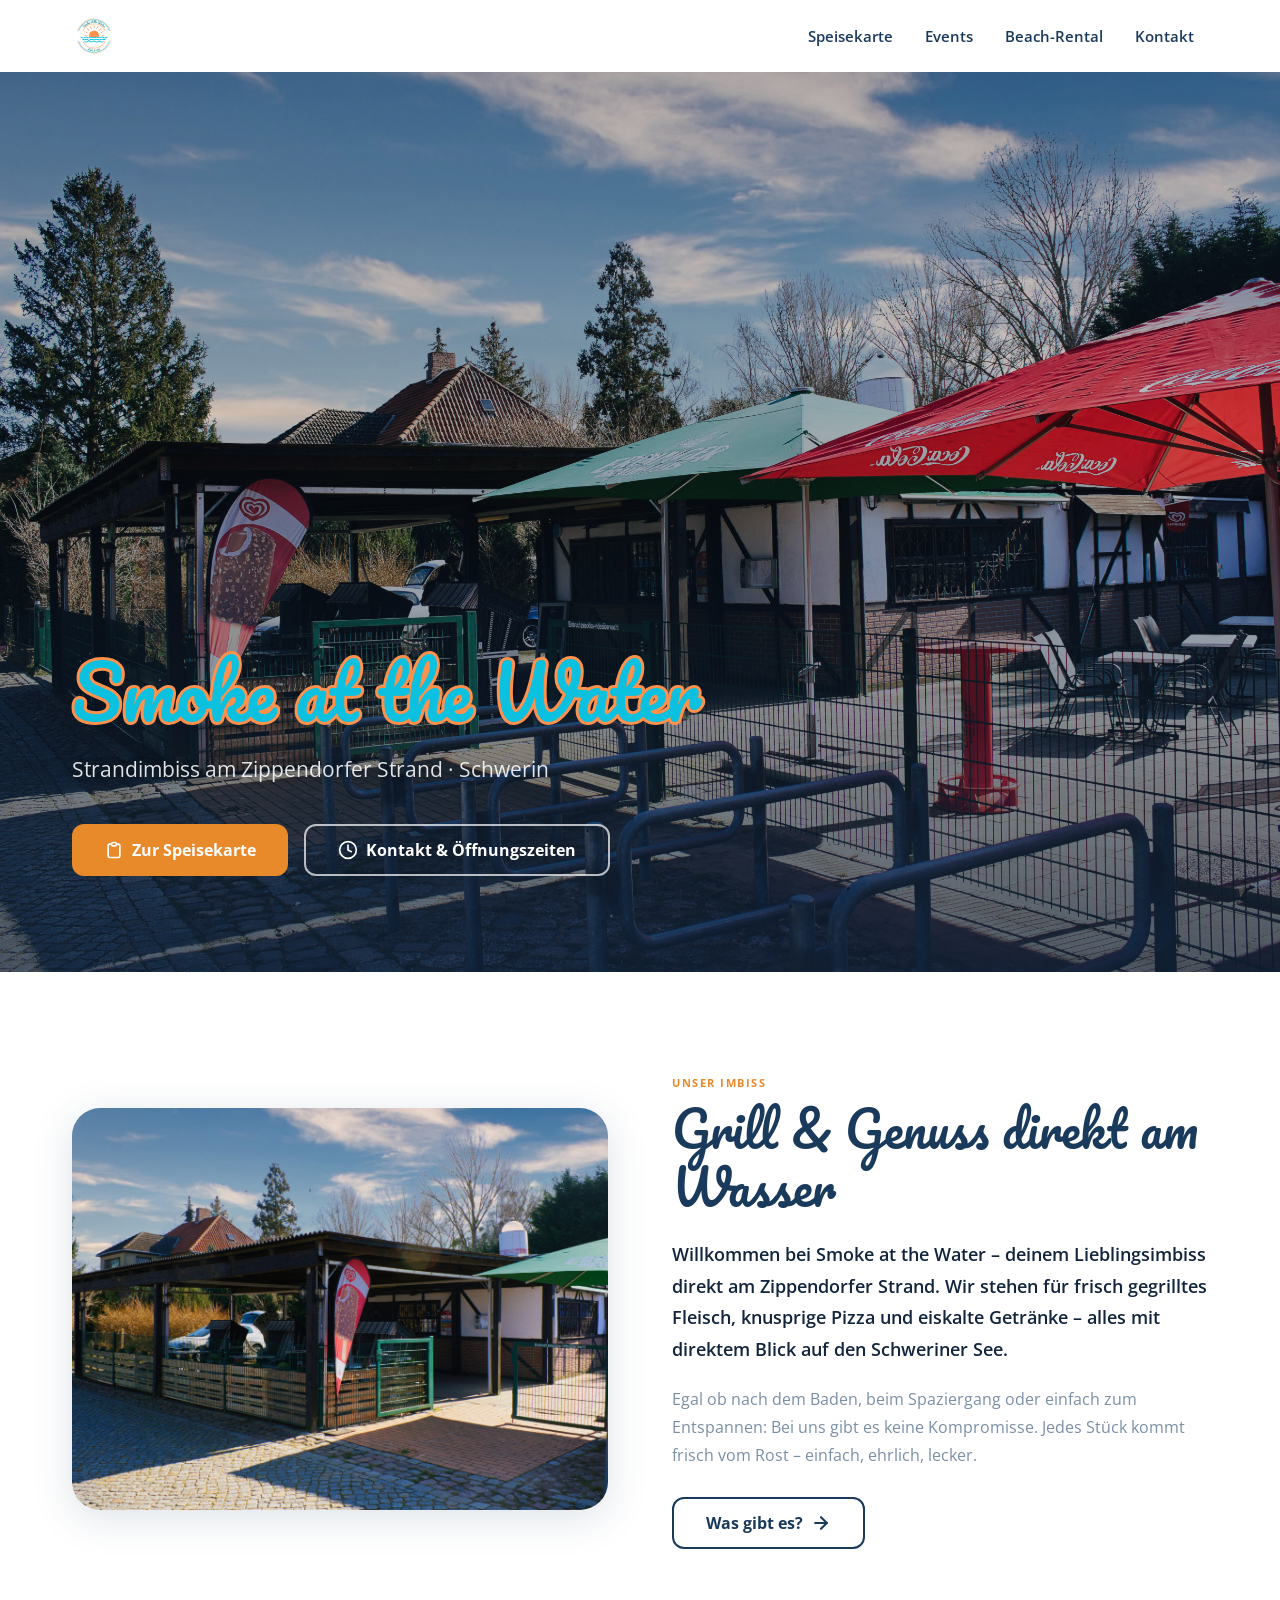
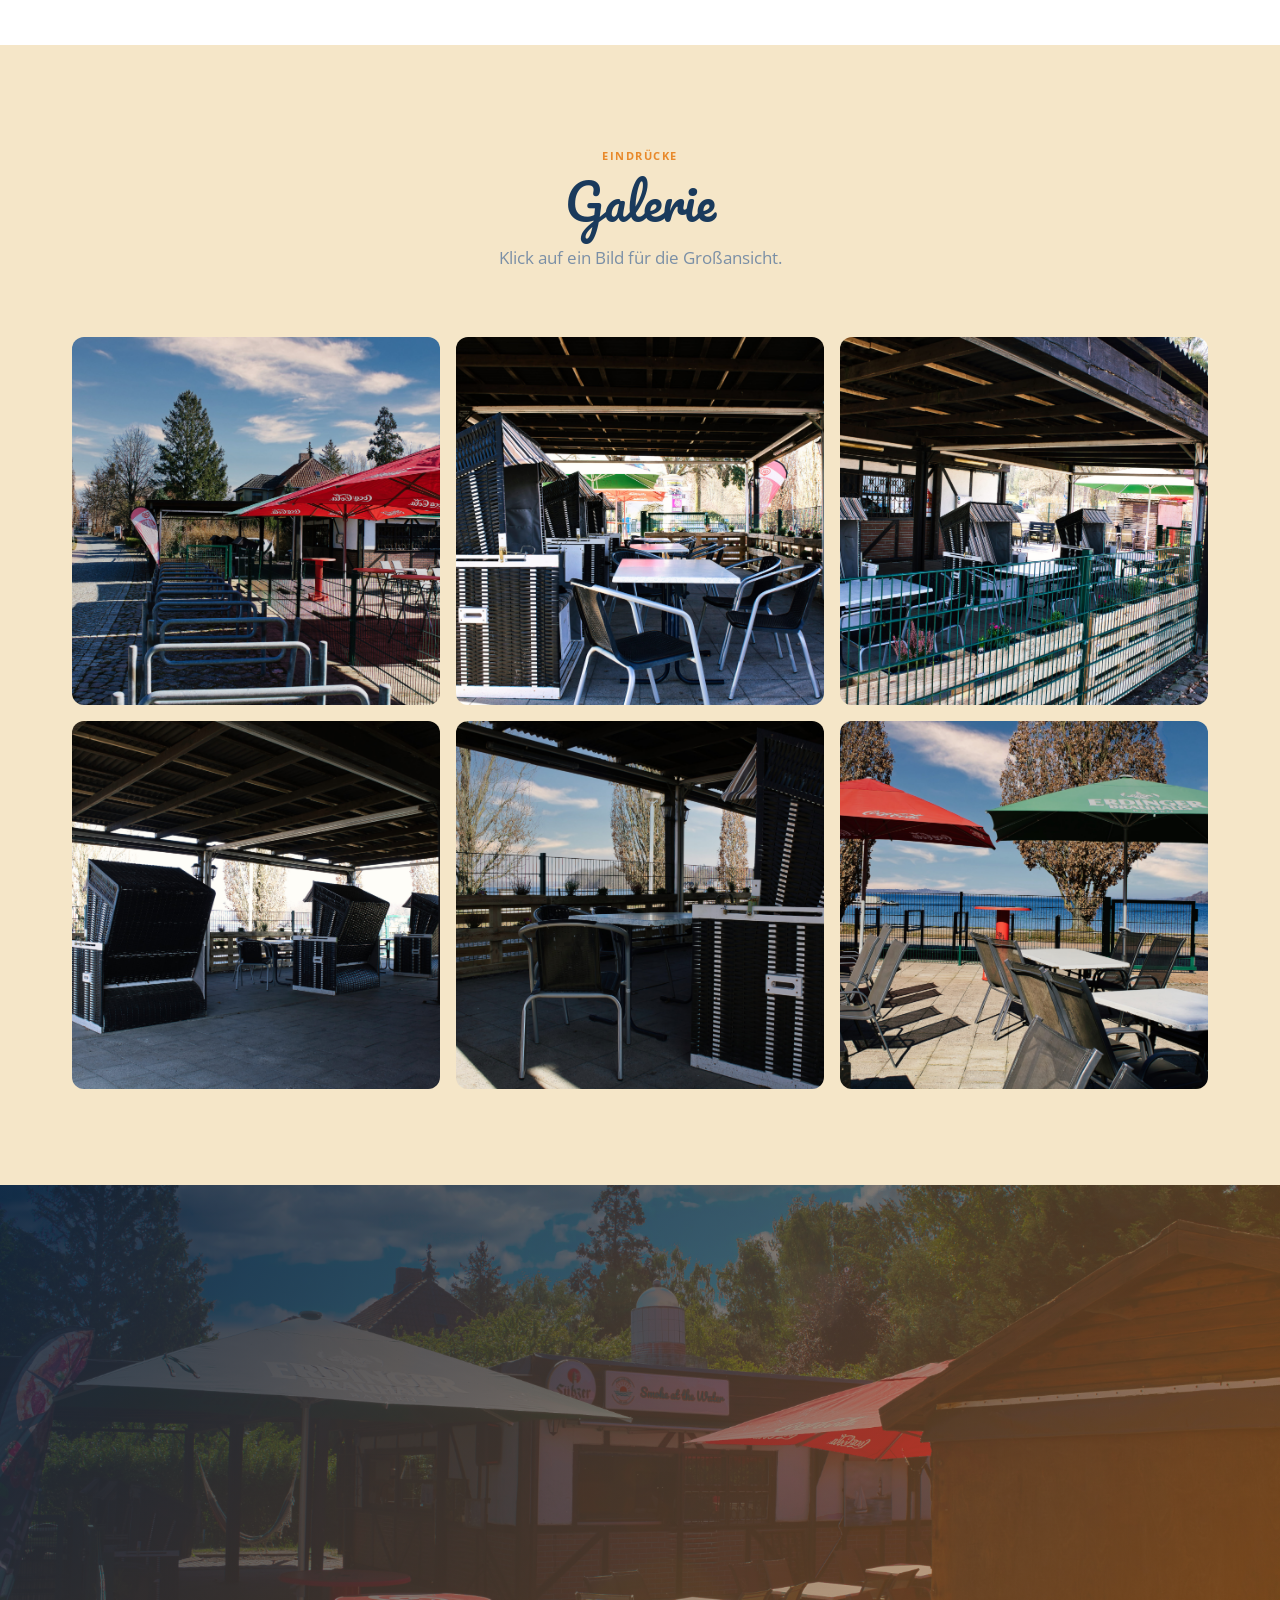
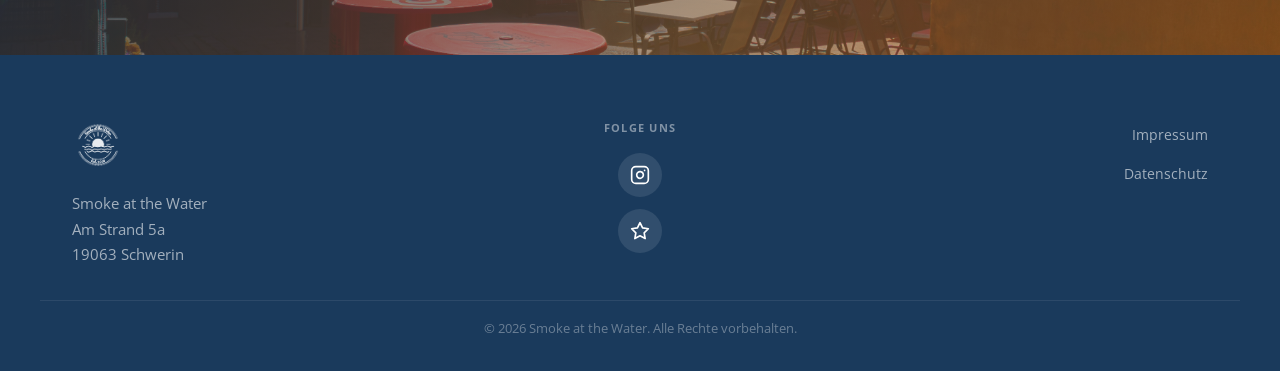
==== index.html @ e1434d15 "Events: Navigation umbenannt, Texte korrigiert, Herrentag-Event ergänzt" ====
<!DOCTYPE html>
<html lang="de">
<head>
  <meta charset="UTF-8">
  <meta name="viewport" content="width=device-width, initial-scale=1.0">
  <title>Smoke at the Water – Strandimbiss am Zippendorfer Strand Schwerin</title>
  <meta name="description" content="Smoke at the Water – dein Strandimbiss am Zippendorfer Strand in Schwerin. Frisch Gegrilltes, Pizza und eiskalte Getränke mit Blick auf den Schweriner See.">

  <!-- Open Graph -->
  <!-- TODO: og:url und og:image mit absoluter URL deiner Domain ersetzen -->
  <meta property="og:type"        content="website">
  <meta property="og:title"       content="Smoke at the Water – Strandimbiss Schwerin">
  <meta property="og:description" content="Frisch Gegrilltes, Pizza und eiskalte Getränke direkt am Schweriner See.">
  <meta property="og:image"       content="Bilder vom Imbiss/Bild Imbiss.jpeg">

  <link rel="icon" href="Logos/Logo.png" type="image/png">
  <link rel="preconnect" href="https://fonts.googleapis.com">
  <link rel="preconnect" href="https://fonts.gstatic.com" crossorigin>
  <link href="https://fonts.googleapis.com/css2?family=Open+Sans:wght@400;600;700&family=Pacifico&display=swap" rel="stylesheet">
  <link rel="stylesheet" href="css/style.css">

  <!-- Lokales SEO -->
  <meta name="geo.region" content="DE-MV">
  <meta name="geo.placename" content="Schwerin">
  <meta name="geo.position" content="53.602555;11.453974">
  <meta name="ICBM" content="53.602555, 11.453974">
  <!-- TODO: DEINE-DOMAIN.de durch echte Domain ersetzen (auch og:url unten ergänzen) -->
  <link rel="canonical" href="https://smokeatthewater.de/">

  <!-- Strukturierte Daten: Restaurant & Standort -->
  <script type="application/ld+json">
  {
    "@context": "https://schema.org",
    "@type": ["Restaurant", "FoodEstablishment"],
    "name": "Smoke at the Water",
    "description": "Strandimbiss am Zippendorfer Strand in Schwerin. Frisch Gegrilltes, Pizza und eiskalte Getränke mit Blick auf den Schweriner See.",
    "url": "https://smokeatthewater.de",
    "image": "https://smokeatthewater.de/Bilder%20vom%20Imbiss/Bild%20Imbiss.jpeg",
    "servesCuisine": ["Grill", "Pizza", "Fast Food"],
    "priceRange": "€€",
    "address": {
      "@type": "PostalAddress",
      "streetAddress": "Am Strand 5a",
      "addressLocality": "Schwerin",
      "postalCode": "19063",
      "addressCountry": "DE"
    },
    "geo": {
      "@type": "GeoCoordinates",
      "latitude": 53.6025554,
      "longitude": 11.4539735
    },
    "openingHoursSpecification": [
      {
        "@type": "OpeningHoursSpecification",
        "dayOfWeek": ["Monday", "Tuesday", "Wednesday", "Thursday", "Friday"],
        "opens": "10:00",
        "closes": "18:00"
      },
      {
        "@type": "OpeningHoursSpecification",
        "dayOfWeek": ["Saturday", "Sunday"],
        "opens": "10:00",
        "closes": "19:00"
      }
    ],
    "hasMenu": "https://smokeatthewater.de/speisekarte.html",
    "sameAs": [
      "https://www.instagram.com/smoke_at_the_water/",
      "https://share.google/wbqceInN0S07DFE3K"
    ]
  }
  </script>
</head>
<body>

  <!-- ── NAVIGATION ── -->
  <header class="site-header" id="site-header">
    <nav class="nav" aria-label="Hauptnavigation">
      <a href="index.html" class="nav__logo" aria-label="Smoke at the Water – Zur Startseite">
        <img src="Logos/Logo.png" alt="Smoke at the Water" width="52" height="52">
      </a>
      <ul class="nav__links" id="nav-menu" role="list">
        <li><a href="speisekarte.html">Speisekarte</a></li>
        <li><a href="events.html">Events</a></li>
        <li><a href="verleih.html">Beach-Rental</a></li>
        <li><a href="kontakt.html">Kontakt</a></li>
      </ul>
      <button
        class="nav__hamburger"
        id="hamburger"
        aria-expanded="false"
        aria-label="Menü öffnen"
        aria-controls="nav-menu"
      >
        <span aria-hidden="true"></span>
        <span aria-hidden="true"></span>
        <span aria-hidden="true"></span>
      </button>
    </nav>
  </header>

  <main>

    <!-- ── HERO ── -->
    <section class="hero" aria-label="Willkommen bei Smoke at the Water">
      <div
        class="hero__bg"
        style="background-image: url('Bilder vom Imbiss/Bild Imbiss.jpeg')"
        role="img"
        aria-label="Smoke at the Water Imbiss am Zippendorfer Strand"
      ></div>
      <div class="hero__overlay" aria-hidden="true"></div>
      <div class="hero__content">
        <h1>Smoke at the Water</h1>
        <p>Strandimbiss am Zippendorfer Strand&nbsp;·&nbsp;Schwerin</p>
        <div class="hero__cta">
          <a href="speisekarte.html" class="btn btn--primary">
            <svg xmlns="http://www.w3.org/2000/svg" viewBox="0 0 24 24" fill="none" stroke="currentColor" stroke-width="2" stroke-linecap="round" stroke-linejoin="round" aria-hidden="true">
              <path d="M9 5H7a2 2 0 00-2 2v12a2 2 0 002 2h10a2 2 0 002-2V7a2 2 0 00-2-2h-2M9 5a2 2 0 002 2h2a2 2 0 002-2M9 5a2 2 0 012-2h2a2 2 0 012 2"/>
            </svg>
            Zur Speisekarte
          </a>
          <a href="kontakt.html" class="btn btn--ghost">
            <svg xmlns="http://www.w3.org/2000/svg" viewBox="0 0 24 24" fill="none" stroke="currentColor" stroke-width="2" stroke-linecap="round" stroke-linejoin="round" aria-hidden="true">
              <circle cx="12" cy="12" r="10"/><polyline points="12 6 12 12 16 14"/>
            </svg>
            Kontakt &amp; Öffnungszeiten
          </a>
        </div>
      </div>
    </section>

    <!-- ── ÜBER UNS ── -->
    <section class="section section--white" aria-labelledby="ueber-uns-heading">
      <div class="container">
        <div class="about__grid">
          <div class="about__img reveal">
            <img
              src="Bilder vom Imbiss/Bild Imbiss2.jpeg"
              alt="Der Smoke at the Water Imbiss am Zippendorfer Strand"
              loading="lazy"
            >
          </div>
          <div class="about__text reveal reveal-delay-1">
            <span class="section__label">Unser Imbiss</span>
            <h2 id="ueber-uns-heading">Grill &amp; Genuss direkt am Wasser</h2>
            <p>Willkommen bei Smoke at the Water – deinem Lieblingsimbiss direkt am Zippendorfer Strand. Wir stehen für frisch gegrilltes Fleisch, knusprige Pizza und eiskalte Getränke – alles mit direktem Blick auf den Schweriner See.</p>
            <p>Egal ob nach dem Baden, beim Spaziergang oder einfach zum Entspannen: Bei uns gibt es keine Kompromisse. Jedes Stück kommt frisch vom Rost – einfach, ehrlich, lecker.</p>
            <a href="speisekarte.html" class="btn btn--outline" style="margin-top: 0.5rem;">
              Was gibt es?
              <svg xmlns="http://www.w3.org/2000/svg" viewBox="0 0 24 24" fill="none" stroke="currentColor" stroke-width="2.5" stroke-linecap="round" stroke-linejoin="round" aria-hidden="true">
                <line x1="5" y1="12" x2="19" y2="12"/><polyline points="12 5 19 12 12 19"/>
              </svg>
            </a>
          </div>
        </div>
      </div>
    </section>

    <!-- ── GALERIE ── -->
    <section class="section section--sand" aria-labelledby="galerie-heading">
      <div class="container">
        <header class="section__header reveal">
          <span class="section__label">Eindrücke</span>
          <h2 class="section__title" id="galerie-heading">Galerie</h2>
          <p class="section__subtitle">Klick auf ein Bild für die Großansicht.</p>
        </header>

        <div class="gallery__grid">
          <div class="gallery-item reveal" aria-label="Bild vergrößern">
            <img src="Bilder vom Imbiss/Bild Imbiss3.jpeg" alt="Imbiss Impressionen" loading="lazy">
            <div class="gallery-item__overlay" aria-hidden="true">
              <svg xmlns="http://www.w3.org/2000/svg" viewBox="0 0 24 24" fill="none" stroke="currentColor" stroke-width="2" stroke-linecap="round" stroke-linejoin="round">
                <circle cx="11" cy="11" r="8"/><line x1="21" y1="21" x2="16.65" y2="16.65"/>
                <line x1="11" y1="8" x2="11" y2="14"/><line x1="8" y1="11" x2="14" y2="11"/>
              </svg>
            </div>
          </div>
          <div class="gallery-item reveal reveal-delay-1" aria-label="Bild vergrößern">
            <img src="Bilder vom Imbiss/Bild Imbiss4.jpeg" alt="Imbiss Impressionen" loading="lazy">
            <div class="gallery-item__overlay" aria-hidden="true">
              <svg xmlns="http://www.w3.org/2000/svg" viewBox="0 0 24 24" fill="none" stroke="currentColor" stroke-width="2" stroke-linecap="round" stroke-linejoin="round">
                <circle cx="11" cy="11" r="8"/><line x1="21" y1="21" x2="16.65" y2="16.65"/>
                <line x1="11" y1="8" x2="11" y2="14"/><line x1="8" y1="11" x2="14" y2="11"/>
              </svg>
            </div>
          </div>
          <div class="gallery-item reveal reveal-delay-2" aria-label="Bild vergrößern">
            <img src="Bilder vom Imbiss/Bild Imbiss5.jpeg" alt="Imbiss Impressionen" loading="lazy">
            <div class="gallery-item__overlay" aria-hidden="true">
              <svg xmlns="http://www.w3.org/2000/svg" viewBox="0 0 24 24" fill="none" stroke="currentColor" stroke-width="2" stroke-linecap="round" stroke-linejoin="round">
                <circle cx="11" cy="11" r="8"/><line x1="21" y1="21" x2="16.65" y2="16.65"/>
                <line x1="11" y1="8" x2="11" y2="14"/><line x1="8" y1="11" x2="14" y2="11"/>
              </svg>
            </div>
          </div>
          <div class="gallery-item reveal" aria-label="Bild vergrößern">
            <img src="Bilder vom Imbiss/Bild Imbiss6.jpeg" alt="Imbiss Impressionen" loading="lazy">
            <div class="gallery-item__overlay" aria-hidden="true">
              <svg xmlns="http://www.w3.org/2000/svg" viewBox="0 0 24 24" fill="none" stroke="currentColor" stroke-width="2" stroke-linecap="round" stroke-linejoin="round">
                <circle cx="11" cy="11" r="8"/><line x1="21" y1="21" x2="16.65" y2="16.65"/>
                <line x1="11" y1="8" x2="11" y2="14"/><line x1="8" y1="11" x2="14" y2="11"/>
              </svg>
            </div>
          </div>
          <div class="gallery-item reveal reveal-delay-1" aria-label="Bild vergrößern">
            <img src="Bilder vom Imbiss/Bild Imbiss7.jpeg" alt="Imbiss Impressionen" loading="lazy">
            <div class="gallery-item__overlay" aria-hidden="true">
              <svg xmlns="http://www.w3.org/2000/svg" viewBox="0 0 24 24" fill="none" stroke="currentColor" stroke-width="2" stroke-linecap="round" stroke-linejoin="round">
                <circle cx="11" cy="11" r="8"/><line x1="21" y1="21" x2="16.65" y2="16.65"/>
                <line x1="11" y1="8" x2="11" y2="14"/><line x1="8" y1="11" x2="14" y2="11"/>
              </svg>
            </div>
          </div>
          <div class="gallery-item reveal reveal-delay-2" aria-label="Bild vergrößern">
            <img src="Bilder vom Imbiss/Bild Imbiss8.jpeg" alt="Imbiss Impressionen" loading="lazy">
            <div class="gallery-item__overlay" aria-hidden="true">
              <svg xmlns="http://www.w3.org/2000/svg" viewBox="0 0 24 24" fill="none" stroke="currentColor" stroke-width="2" stroke-linecap="round" stroke-linejoin="round">
                <circle cx="11" cy="11" r="8"/><line x1="21" y1="21" x2="16.65" y2="16.65"/>
                <line x1="11" y1="8" x2="11" y2="14"/><line x1="8" y1="11" x2="14" y2="11"/>
              </svg>
            </div>
          </div>
        </div>
      </div>
    </section>

    <!-- ── CTA BANNER ── -->
    <section
      class="cta-banner"
      style="background-image: url('Bilder vom Imbiss/Bild Imbiss9jpeg.jpeg')"
      aria-label="Besuche uns"
    >
      <div class="cta-banner__content reveal">
        <h2>Komm vorbei und genieß den Strand!</h2>
        <p>Frisch, lecker, direkt am Schweriner See – wir freuen uns auf deinen Besuch.</p>
        <a href="kontakt.html" class="btn btn--primary">
          <svg xmlns="http://www.w3.org/2000/svg" viewBox="0 0 24 24" fill="none" stroke="currentColor" stroke-width="2" stroke-linecap="round" stroke-linejoin="round" aria-hidden="true">
            <path d="M21 10c0 7-9 13-9 13s-9-6-9-13a9 9 0 0118 0z"/><circle cx="12" cy="10" r="3"/>
          </svg>
          Kontakt &amp; Anfahrt
        </a>
      </div>
    </section>

  </main>

  <!-- ── FOOTER ── -->
  <footer class="footer" aria-label="Seitenende">
    <div class="footer__inner">
      <div class="footer__brand">
        <img src="Logos/Logo.png" alt="Smoke at the Water Logo" width="52" height="52" loading="lazy">
        <address>
          Smoke at the Water<br>
          Am Strand 5a<br>
          19063 Schwerin
        </address>
      </div>

      <div class="footer__social" aria-label="Social Media">
        <span class="footer__social-label">Folge uns</span>
        <a href="https://www.instagram.com/smoke_at_the_water/" aria-label="Instagram" title="Instagram" rel="noopener noreferrer" target="_blank">
          <svg xmlns="http://www.w3.org/2000/svg" viewBox="0 0 24 24" fill="none" stroke="currentColor" stroke-width="2" stroke-linecap="round" stroke-linejoin="round" aria-hidden="true">
            <rect x="2" y="2" width="20" height="20" rx="5" ry="5"/>
            <path d="M16 11.37A4 4 0 1112.63 8 4 4 0 0116 11.37z"/>
            <line x1="17.5" y1="6.5" x2="17.51" y2="6.5"/>
          </svg>
        </a>
        <a href="https://share.google/wbqceInN0S07DFE3K" aria-label="Google Bewertungen" title="Google Bewertungen" target="_blank" rel="noopener noreferrer">
          <svg xmlns="http://www.w3.org/2000/svg" viewBox="0 0 24 24" fill="none" stroke="currentColor" stroke-width="2" stroke-linecap="round" stroke-linejoin="round" aria-hidden="true">
            <path d="M12 2l3.09 6.26L22 9.27l-5 4.87 1.18 6.88L12 17.77l-6.18 3.25L7 14.14 2 9.27l6.91-1.01L12 2z"/>
          </svg>
        </a>
      </div>

      <nav class="footer__legal" aria-label="Rechtliche Links">
        <a href="impressum.html">Impressum</a>
        <a href="datenschutz.html">Datenschutz</a>
      </nav>
    </div>
    <p class="footer__copy">
      &copy; <span id="year"></span> Smoke at the Water. Alle Rechte vorbehalten.
    </p>
  </footer>

  <!-- ── LIGHTBOX ── -->
  <div
    id="lightbox"
    class="lightbox"
    role="dialog"
    aria-modal="true"
    aria-label="Bildvorschau"
    hidden
  >
    <div class="lightbox__overlay"></div>
    <div class="lightbox__content">
      <button class="lightbox__close" aria-label="Lightbox schließen">&times;</button>
      <img class="lightbox__img" src="" alt="">
    </div>
  </div>

  <script>
    document.getElementById('year').textContent = new Date().getFullYear();
  </script>
  <script src="js/main.js"></script>
</body>
</html>
---- css/style.css ----
/* ==============================================
   SMOKE AT THE WATER – style.css
   Variables · Reset · Typography · Layout
   Components · Pages · Responsive · Motion
   ============================================== */

/* ── 1. CUSTOM PROPERTIES ── */
:root {
  /* Brand colors */
  --color-sand:       #F5E6C8;
  --color-sand-dark:  #EDD9A3;
  --color-blue:       #1A3A5C;
  --color-blue-dark:  #12253D;
  --color-amber:      #E8892A;
  --color-amber-dark: #D47820;
  --color-white:      #FFFFFF;
  --color-muted:      #7A8FA6;

  /* Typography */
  --font-heading: 'Pacifico', cursive;
  --font-body:    'Open Sans', sans-serif;

  /* Spacing scale */
  --space-xs:  0.5rem;   /*  8px */
  --space-sm:  1rem;     /* 16px */
  --space-md:  2rem;     /* 32px */
  --space-lg:  4rem;     /* 64px */
  --space-xl:  6rem;     /* 96px */

  /* Layout */
  --container-max: 1200px;
  --nav-height:    72px;

  /* Z-index scale */
  --z-content:  10;
  --z-dropdown: 20;
  --z-nav:      30;
  --z-lightbox: 50;

  /* Transitions */
  --t-fast: 150ms ease;
  --t-base: 200ms ease;
  --t-slow: 300ms ease;

  /* Radii */
  --r-sm: 6px;
  --r-md: 12px;
  --r-lg: 20px;
  --r-xl: 28px;
}


/* ── 2. RESET & BASE ── */
*, *::before, *::after {
  box-sizing: border-box;
  margin: 0;
  padding: 0;
}
html {
  scroll-behavior: smooth;
  font-size: 16px;
  -webkit-text-size-adjust: 100%;
}
body {
  font-family: var(--font-body);
  color: var(--color-blue-dark);
  background-color: var(--color-white);
  line-height: 1.65;
  overflow-x: hidden;
}
img, picture, video {
  max-width: 100%;
  height: auto;
  display: block;
}
a {
  color: inherit;
  text-decoration: none;
}
button {
  cursor: pointer;
  font-family: var(--font-body);
  border: none;
  background: none;
}
ul, ol {
  list-style: none;
}
address {
  font-style: normal;
}


/* ── 3. TYPOGRAPHY ── */
h1, h2, h3, h4 {
  font-family: var(--font-heading);
  color: var(--color-blue);
  line-height: 1.2;
  font-weight: 400; /* Pacifico is display weight */
}
h1 { font-size: clamp(2.25rem, 6vw, 4.5rem); }
h2 { font-size: clamp(1.875rem, 4vw, 3rem); }
h3 { font-size: clamp(1.25rem, 2.5vw, 1.75rem); }
h4 { font-size: 1.125rem; }
p  { line-height: 1.75; max-width: 65ch; }


/* ── 4. UTILITIES ── */
.container {
  max-width: var(--container-max);
  margin-inline: auto;
  padding-inline: 1.5rem;
}
@media (min-width: 768px)  { .container { padding-inline: 2rem; } }
@media (min-width: 1440px) { .container { padding-inline: 3rem; } }

.section {
  padding-block: var(--space-xl);
}
.section--sand {
  background-color: var(--color-sand);
}
.section--blue {
  background-color: var(--color-blue);
  color: var(--color-white);
}
.section--blue h2,
.section--blue h3,
.section--blue h4 {
  color: var(--color-white);
}
.section--white {
  background-color: var(--color-white);
}

.section__header {
  text-align: center;
  margin-bottom: var(--space-lg);
}
.section__label {
  display: inline-block;
  font-size: 0.6875rem;
  font-weight: 700;
  text-transform: uppercase;
  letter-spacing: 0.14em;
  color: var(--color-amber);
  margin-bottom: var(--space-xs);
}
.section__title {
  margin-bottom: 0.75rem;
}
.section__subtitle {
  color: var(--color-muted);
  font-size: 1.0625rem;
  max-width: 50ch;
  margin-inline: auto;
}

/* Buttons */
.btn {
  display: inline-flex;
  align-items: center;
  justify-content: center;
  gap: 0.5rem;
  padding: 0.875rem 2rem;
  border-radius: var(--r-md);
  font-family: var(--font-body);
  font-weight: 700;
  font-size: 1rem;
  line-height: 1;
  cursor: pointer;
  min-height: 44px;
  text-decoration: none;
  transition: background-color var(--t-base), color var(--t-base),
              border-color var(--t-base), box-shadow var(--t-base),
              transform var(--t-base);
}
.btn:focus-visible {
  outline: 3px solid var(--color-amber);
  outline-offset: 3px;
}
.btn svg {
  width: 20px;
  height: 20px;
  flex-shrink: 0;
}

.btn--primary {
  background-color: var(--color-amber);
  color: var(--color-white);
}
.btn--primary:hover {
  background-color: var(--color-amber-dark);
  box-shadow: 0 4px 20px rgba(232,137,42,0.4);
  transform: translateY(-1px);
}

.btn--ghost {
  background-color: transparent;
  color: var(--color-white);
  border: 2px solid rgba(255,255,255,0.7);
}
.btn--ghost:hover {
  background-color: rgba(255,255,255,0.15);
  border-color: var(--color-white);
}

.btn--outline {
  background-color: transparent;
  color: var(--color-blue);
  border: 2px solid var(--color-blue);
}
.btn--outline:hover {
  background-color: var(--color-blue);
  color: var(--color-white);
}

/* Scroll reveal */
.reveal {
  opacity: 0;
  transform: translateY(28px);
  transition: opacity var(--t-slow), transform var(--t-slow);
}
.reveal.is-visible {
  opacity: 1;
  transform: translateY(0);
}
.reveal-delay-1 { transition-delay: 100ms; }
.reveal-delay-2 { transition-delay: 200ms; }
.reveal-delay-3 { transition-delay: 300ms; }


/* ── 5. SITE HEADER & NAV ── */
.site-header {
  position: sticky;
  top: 0;
  z-index: var(--z-nav);
  background-color: var(--color-white);
  transition: box-shadow var(--t-base);
}
.site-header.scrolled {
  box-shadow: 0 2px 20px rgba(26,58,92,0.1);
}

.nav {
  display: flex;
  align-items: center;
  justify-content: space-between;
  height: var(--nav-height);
  max-width: var(--container-max);
  margin-inline: auto;
  padding-inline: 1.5rem;
}
@media (min-width: 768px)  { .nav { padding-inline: 2rem; } }

.nav__logo {
  display: flex;
  align-items: center;
  flex-shrink: 0;
}
.nav__logo img {
  height: 44px;
  width: auto;
}
.nav__logo:focus-visible {
  outline: 3px solid var(--color-amber);
  outline-offset: 4px;
  border-radius: var(--r-sm);
}

.nav__links {
  display: flex;
  align-items: center;
  gap: 0.25rem;
}
.nav__links a {
  position: relative;
  display: flex;
  align-items: center;
  padding: 0.5rem 0.875rem;
  min-height: 44px;
  font-weight: 600;
  font-size: 0.9375rem;
  color: var(--color-blue);
  border-radius: var(--r-sm);
  transition: color var(--t-base), background-color var(--t-base);
}
.nav__links a::after {
  content: '';
  position: absolute;
  bottom: 2px;
  left: 0.875rem;
  right: 0.875rem;
  height: 2px;
  background-color: var(--color-amber);
  transform: scaleX(0);
  transform-origin: left;
  transition: transform var(--t-base);
  border-radius: 1px;
}
.nav__links a:hover {
  color: var(--color-amber);
  background-color: rgba(232,137,42,0.06);
}
.nav__links a:hover::after,
.nav__links a.active::after {
  transform: scaleX(1);
}
.nav__links a.active {
  color: var(--color-amber);
}
.nav__links a:focus-visible {
  outline: 3px solid var(--color-amber);
  outline-offset: 2px;
}

/* Hamburger button */
.nav__hamburger {
  display: none;
  flex-direction: column;
  justify-content: center;
  gap: 6px;
  width: 44px;
  height: 44px;
  padding: 10px;
  border-radius: var(--r-sm);
  transition: background-color var(--t-base);
}
.nav__hamburger:hover {
  background-color: rgba(26,58,92,0.07);
}
.nav__hamburger:focus-visible {
  outline: 3px solid var(--color-amber);
  outline-offset: 2px;
}
.nav__hamburger span {
  display: block;
  width: 100%;
  height: 2px;
  background-color: var(--color-blue);
  border-radius: 2px;
  transition: transform var(--t-base), opacity var(--t-base);
}
/* Hamburger → X animation */
.site-header.nav--open .nav__hamburger span:nth-child(1) {
  transform: translateY(8px) rotate(45deg);
}
.site-header.nav--open .nav__hamburger span:nth-child(2) {
  opacity: 0;
  transform: scaleX(0);
}
.site-header.nav--open .nav__hamburger span:nth-child(3) {
  transform: translateY(-8px) rotate(-45deg);
}


/* ── 6. MOBILE NAV (max 767px) ── */
@media (max-width: 767px) {
  .nav__hamburger {
    display: flex;
  }
  .nav__links {
    display: none;
    position: absolute;
    top: var(--nav-height);
    left: 0;
    right: 0;
    background-color: var(--color-white);
    flex-direction: column;
    align-items: stretch;
    gap: 0;
    padding: 0.5rem 1.5rem 1.25rem;
    box-shadow: 0 8px 32px rgba(26,58,92,0.12);
    border-top: 1px solid var(--color-sand-dark);
    z-index: var(--z-dropdown);
  }
  .site-header.nav--open .nav__links {
    display: flex;
  }
  .nav__links a {
    padding: 0.875rem 0.5rem;
    border-radius: 0;
    border-bottom: 1px solid var(--color-sand);
    font-size: 1rem;
  }
  .nav__links a:last-child {
    border-bottom: none;
  }
  .nav__links a::after {
    bottom: 0;
    left: 0.5rem;
    right: 0.5rem;
  }
}


/* ── 7. HERO ── */
.hero {
  position: relative;
  height: 100vh;
  min-height: 520px;
  display: flex;
  align-items: flex-end;
  padding-bottom: var(--space-xl);
  overflow: hidden;
}
.hero__bg {
  position: absolute;
  inset: 0;
  background-size: cover;
  background-position: center top;
  background-repeat: no-repeat;
}
.hero__overlay {
  position: absolute;
  inset: 0;
  background: linear-gradient(
    to bottom,
    rgba(18,37,61,0.25) 0%,
    rgba(18,37,61,0.15) 40%,
    rgba(18,37,61,0.72) 100%
  );
}
.hero__content {
  position: relative;
  z-index: var(--z-content);
  width: 100%;
  max-width: var(--container-max);
  margin-inline: auto;
  padding-inline: 1.5rem;
}
@media (min-width: 768px) { .hero__content { padding-inline: 2rem; } }

.hero__content h1 {
  color: #0CC0DF;
  -webkit-text-stroke: 6px #FF914D;
  paint-order: stroke fill;
  text-shadow: none;
  margin-bottom: 1rem;
  max-width: 20ch;
}
.hero__content p {
  color: rgba(255,255,255,0.88);
  font-size: clamp(1rem, 2.5vw, 1.3125rem);
  margin-bottom: 2.25rem;
  max-width: 44ch;
  text-shadow: 0 1px 8px rgba(0,0,0,0.3);
}
.hero__cta {
  display: flex;
  flex-wrap: wrap;
  gap: 1rem;
}

/* Page hero (inner pages) */
.page-hero {
  background-color: var(--color-blue);
  padding-block: calc(var(--space-lg) + 1rem);
  text-align: center;
}
.page-hero__inner {
  max-width: var(--container-max);
  margin-inline: auto;
  padding-inline: 1.5rem;
}
.page-hero h1 {
  color: var(--color-white);
  font-size: clamp(2rem, 5vw, 3.25rem);
  margin-bottom: 0.75rem;
}
.page-hero p {
  color: rgba(255,255,255,0.7);
  font-size: 1.0625rem;
  margin-inline: auto;
}


/* ── 8. ABOUT SECTION ── */
.about__grid {
  display: grid;
  grid-template-columns: 1fr 1fr;
  gap: var(--space-lg);
  align-items: center;
}
.about__img {
  border-radius: var(--r-xl);
  overflow: hidden;
  box-shadow: 0 8px 40px rgba(26,58,92,0.15);
}
.about__img img {
  width: 100%;
  aspect-ratio: 4/3;
  object-fit: cover;
  transition: transform 0.6s ease;
}
.about__img:hover img {
  transform: scale(1.03);
}
.about__text .section__label {
  margin-bottom: var(--space-xs);
}
.about__text h2 {
  margin-bottom: 1.5rem;
}
.about__text p {
  color: var(--color-muted);
  margin-bottom: 1.25rem;
}
.about__text p:first-of-type {
  font-size: 1.125rem;
  color: var(--color-blue-dark);
  font-weight: 600;
}
.about__text .btn {
  margin-top: 0.75rem;
}

@media (max-width: 767px) {
  .about__grid {
    grid-template-columns: 1fr;
    gap: var(--space-md);
  }
}


/* ── 9. GALLERY ── */
.gallery__grid {
  display: grid;
  grid-template-columns: repeat(3, 1fr);
  gap: 1rem;
}
@media (max-width: 640px) {
  .gallery__grid {
    grid-template-columns: repeat(2, 1fr);
    gap: 0.75rem;
  }
}

.gallery-item {
  position: relative;
  overflow: hidden;
  border-radius: var(--r-md);
  cursor: pointer;
  aspect-ratio: 1 / 1;
  background-color: var(--color-sand);
}
.gallery-item:focus-visible {
  outline: 3px solid var(--color-amber);
  outline-offset: 2px;
}
.gallery-item img {
  width: 100%;
  height: 100%;
  object-fit: cover;
  transition: transform 0.45s ease;
}
.gallery-item:hover img {
  transform: scale(1.07);
}
.gallery-item__overlay {
  position: absolute;
  inset: 0;
  background: rgba(26,58,92,0.55);
  display: flex;
  align-items: center;
  justify-content: center;
  opacity: 0;
  transition: opacity var(--t-base);
}
.gallery-item:hover .gallery-item__overlay,
.gallery-item:focus-visible .gallery-item__overlay {
  opacity: 1;
}
.gallery-item__overlay svg {
  color: var(--color-white);
  width: 40px;
  height: 40px;
  filter: drop-shadow(0 2px 6px rgba(0,0,0,0.4));
}


/* ── 10. CTA BANNER ── */
.cta-banner {
  position: relative;
  padding-block: var(--space-xl);
  background-size: cover;
  background-position: center;
  overflow: hidden;
  text-align: center;
}
.cta-banner::before {
  content: '';
  position: absolute;
  inset: 0;
  background: linear-gradient(
    135deg,
    rgba(18,37,61,0.88) 0%,
    rgba(232,137,42,0.45) 100%
  );
}
.cta-banner__content {
  position: relative;
  z-index: var(--z-content);
  max-width: 600px;
  margin-inline: auto;
  padding-inline: 1.5rem;
}
.cta-banner__content h2 {
  color: var(--color-white);
  margin-bottom: 1rem;
}
.cta-banner__content p {
  color: rgba(255,255,255,0.82);
  font-size: 1.125rem;
  margin: 0 auto 2.25rem;
}


/* ── 11. MENU CARDS (speisekarte.html) ── */
.menu-grid {
  display: grid;
  grid-template-columns: repeat(2, 1fr);
  gap: 1.5rem;
}
@media (max-width: 640px) {
  .menu-grid {
    grid-template-columns: 1fr;
  }
}

.menu-card {
  background-color: var(--color-white);
  border-radius: var(--r-xl);
  box-shadow: 0 2px 20px rgba(26,58,92,0.07);
  overflow: hidden;
  cursor: pointer;
  border: 2px solid transparent;
  transition: box-shadow var(--t-base), transform var(--t-base), border-color var(--t-base);
}
.menu-card:hover {
  box-shadow: 0 8px 40px rgba(26,58,92,0.15);
  transform: translateY(-3px);
  border-color: var(--color-amber);
}
.menu-card:focus-visible {
  outline: 3px solid var(--color-amber);
  outline-offset: 2px;
}
.menu-card__img-wrap {
  overflow: hidden;
  background-color: var(--color-sand);
}
.menu-card__img-wrap img {
  width: 100%;
  max-height: 400px;
  object-fit: contain;
  transition: transform 0.4s ease;
}
.menu-card:hover .menu-card__img-wrap img {
  transform: scale(1.03);
}
.menu-card__info {
  padding: 1.25rem 1.5rem 1.5rem;
}
.menu-card__info h3 {
  color: var(--color-blue);
  margin-bottom: 0.25rem;
  font-size: 1.375rem;
}
.menu-card__info p {
  color: var(--color-muted);
  font-size: 0.875rem;
  max-width: none;
}
.menu-card__zoom {
  display: inline-flex;
  align-items: center;
  gap: 0.375rem;
  margin-top: 0.875rem;
  font-size: 0.8125rem;
  font-weight: 700;
  color: var(--color-amber);
  text-transform: uppercase;
  letter-spacing: 0.06em;
}
.menu-card__zoom svg {
  width: 16px;
  height: 16px;
}


/* ── 12. CONTACT PAGE (kontakt.html) ── */
.contact-grid {
  display: grid;
  grid-template-columns: 1fr 1fr;
  gap: var(--space-lg);
  align-items: start;
}
@media (max-width: 767px) {
  .contact-grid {
    grid-template-columns: 1fr;
    gap: var(--space-md);
  }
}

.contact-block__title {
  font-family: var(--font-heading);
  font-size: 1.5rem;
  color: var(--color-blue);
  margin-bottom: 1.25rem;
  padding-bottom: 0.75rem;
  border-bottom: 2px solid var(--color-sand-dark);
}

.hours-table {
  width: 100%;
  border-collapse: collapse;
}
.hours-table tr {
  border-bottom: 1px solid var(--color-sand-dark);
}
.hours-table tr:last-child {
  border-bottom: none;
}
.hours-table td {
  padding: 0.875rem 0;
  font-size: 0.9375rem;
  vertical-align: middle;
}
.hours-table td:last-child {
  text-align: right;
  font-weight: 700;
  color: var(--color-amber);
}
.hours-note {
  margin-top: 1rem;
  padding: 0.875rem 1rem;
  background-color: var(--color-sand);
  border-radius: var(--r-sm);
  font-size: 0.875rem;
  color: var(--color-muted);
  line-height: 1.5;
}

.address-block {
  margin-bottom: 1.5rem;
}
.address-block p {
  line-height: 1.75;
  color: var(--color-muted);
}

.map-embed {
  border-radius: var(--r-lg);
  overflow: hidden;
  height: 280px;
  margin-top: 1.5rem;
  background-color: var(--color-sand);
  border: 1px solid var(--color-sand-dark);
}
.map-embed iframe {
  width: 100%;
  height: 100%;
  border: none;
  display: block;
}
.map-placeholder {
  display: flex;
  flex-direction: column;
  align-items: center;
  justify-content: center;
  height: 100%;
  gap: 0.75rem;
  color: var(--color-muted);
  text-align: center;
  padding: 1.5rem;
  font-size: 0.9375rem;
}
.map-placeholder svg {
  width: 40px;
  height: 40px;
  color: var(--color-sand-dark);
}

.social-links {
  display: flex;
  flex-wrap: wrap;
  gap: 1rem;
  margin-top: 1.5rem;
}
.social-link {
  display: inline-flex;
  align-items: center;
  gap: 0.625rem;
  background-color: var(--color-blue);
  color: var(--color-white);
  padding: 0.75rem 1.25rem;
  border-radius: var(--r-md);
  font-weight: 600;
  font-size: 0.9375rem;
  min-height: 44px;
  cursor: pointer;
  transition: background-color var(--t-base);
}
.social-link:hover {
  background-color: var(--color-amber);
}
.social-link:focus-visible {
  outline: 3px solid var(--color-amber);
  outline-offset: 3px;
}
.social-link svg {
  width: 20px;
  height: 20px;
  flex-shrink: 0;
}

.contact-images {
  display: grid;
  grid-template-columns: 1fr 1fr;
  gap: 1rem;
  margin-top: var(--space-lg);
}
.contact-images img {
  border-radius: var(--r-lg);
  width: 100%;
  aspect-ratio: 4/3;
  object-fit: cover;
}
@media (max-width: 480px) {
  .contact-images {
    grid-template-columns: 1fr;
  }
}


/* ── 13. LEGAL PAGES ── */
.legal-content {
  max-width: 720px;
  margin-inline: auto;
  padding: var(--space-lg) 1.5rem var(--space-xl);
}
.legal-content h2 {
  font-size: 1.5rem;
  margin-top: 2.5rem;
  margin-bottom: 0.875rem;
  color: var(--color-blue);
}
.legal-content h2:first-child {
  margin-top: 0;
}
.legal-content h3 {
  font-size: 1.125rem;
  margin-top: 1.75rem;
  margin-bottom: 0.5rem;
  color: var(--color-blue);
}
.legal-content p {
  color: var(--color-blue-dark);
  margin-bottom: 1rem;
  max-width: none;
}
.legal-content a {
  color: var(--color-amber);
  text-decoration: underline;
  text-underline-offset: 3px;
}
.legal-content a:hover {
  color: var(--color-amber-dark);
}
.todo-note {
  display: flex;
  gap: 0.75rem;
  background-color: #FFF8E1;
  border: 1px solid #F9C84A;
  border-radius: var(--r-sm);
  padding: 0.875rem 1rem;
  font-size: 0.875rem;
  color: #7C5A00;
  margin-bottom: 2rem;
  line-height: 1.5;
}


/* ── 13b. PAGE-HERO WITH IMAGE ── */
.page-hero--img {
  position: relative;
  background-size: cover;
  background-position: center;
  padding-block: calc(var(--space-xl) * 1.5);
}
.page-hero--img::before {
  content: '';
  position: absolute;
  inset: 0;
  background: linear-gradient(
    to bottom,
    rgba(26,58,92,0.65) 0%,
    rgba(26,58,92,0.45) 100%
  );
}
.page-hero--img .page-hero__inner {
  position: relative;
  z-index: var(--z-content);
}

/* ── 13c. EVENT / VERLEIH PAGES ── */
.event-img {
  display: block;
  max-width: 600px;
  width: 100%;
  margin-inline: auto;
  border-radius: var(--r-xl);
  margin-bottom: var(--space-lg);
}

.info-cards {
  display: grid;
  grid-template-columns: 1fr 1fr;
  gap: var(--space-md);
  margin-top: var(--space-lg);
}
@media (max-width: 600px) { .info-cards { grid-template-columns: 1fr; } }

.info-card {
  background-color: var(--color-sand);
  border-radius: var(--r-xl);
  padding: var(--space-md);
  transition: box-shadow var(--t-base);
}
.info-card:hover {
  box-shadow: 0 6px 24px rgba(26,58,92,0.10);
}
.info-card h3 {
  color: var(--color-blue);
  margin-bottom: 0.5rem;
}
.info-card p {
  color: var(--color-muted);
  margin: 0;
}


/* ── 13d. EVENT CARD ── */
.event-card {
  display: grid;
  grid-template-columns: auto 1fr;
  gap: var(--space-lg);
  align-items: start;
  background: var(--color-white);
  border-radius: var(--r-xl);
  padding: var(--space-md) var(--space-lg);
  box-shadow: 0 4px 24px rgba(26,58,92,0.10);
}
.event-card__date {
  display: flex;
  flex-direction: column;
  align-items: center;
  justify-content: center;
  background: var(--color-amber);
  color: var(--color-white);
  border-radius: var(--r-md);
  padding: 1rem 1.5rem;
  min-width: 90px;
  text-align: center;
}
.event-card__day {
  font-family: var(--font-heading);
  font-size: 3rem;
  line-height: 1;
}
.event-card__month {
  font-size: 0.875rem;
  font-weight: 700;
  text-transform: uppercase;
  letter-spacing: 0.08em;
  margin-top: 0.25rem;
}
.event-card__info h3 {
  color: var(--color-blue);
  margin-bottom: 0.75rem;
}
.event-card__info p {
  color: var(--color-muted);
  margin-bottom: 1rem;
}
.event-card__meta {
  display: flex;
  flex-wrap: wrap;
  gap: 1rem;
  font-size: 0.9375rem;
  font-weight: 600;
  color: var(--color-blue);
}
@media (max-width: 600px) {
  .event-card {
    grid-template-columns: 1fr;
  }
  .event-card__date {
    flex-direction: row;
    gap: 0.5rem;
    justify-content: flex-start;
    width: fit-content;
  }
}


/* ── 14. LIGHTBOX ── */
.lightbox {
  position: fixed;
  inset: 0;
  z-index: var(--z-lightbox);
  display: flex;
  align-items: center;
  justify-content: center;
  padding: 1.5rem;
}
.lightbox[hidden] {
  display: none;
}
.lightbox__overlay {
  position: absolute;
  inset: 0;
  background-color: rgba(18,37,61,0.92);
  cursor: pointer;
}
.lightbox__content {
  position: relative;
  z-index: 1;
  display: flex;
  flex-direction: column;
  align-items: flex-end;
  max-width: min(90vw, 1000px);
  gap: 0.75rem;
}
.lightbox__close {
  width: 44px;
  height: 44px;
  display: flex;
  align-items: center;
  justify-content: center;
  background-color: rgba(255,255,255,0.15);
  border-radius: 50%;
  color: var(--color-white);
  font-size: 1.5rem;
  line-height: 1;
  cursor: pointer;
  transition: background-color var(--t-base);
  flex-shrink: 0;
}
.lightbox__close:hover {
  background-color: rgba(255,255,255,0.3);
}
.lightbox__close:focus-visible {
  outline: 3px solid var(--color-white);
  outline-offset: 2px;
}
.lightbox__img {
  display: block;
  max-width: 100%;
  max-height: 80vh;
  object-fit: contain;
  border-radius: var(--r-md);
  box-shadow: 0 8px 60px rgba(0,0,0,0.5);
}


/* ── 15. FOOTER ── */
.footer {
  background-color: var(--color-blue);
  color: var(--color-white);
}
.footer__inner {
  display: grid;
  grid-template-columns: 1fr auto 1fr;
  align-items: start;
  gap: var(--space-md);
  max-width: var(--container-max);
  margin-inline: auto;
  padding: var(--space-lg) 1.5rem var(--space-md);
}
@media (min-width: 768px) { .footer__inner { padding-inline: 2rem; } }

.footer__brand img {
  height: 52px;
  width: auto;
  margin-bottom: 1.25rem;
  filter: brightness(0) invert(1);
  opacity: 0.9;
}
.footer__brand address {
  color: rgba(255,255,255,0.6);
  font-size: 0.9375rem;
  line-height: 1.7;
}

.footer__social {
  display: flex;
  flex-direction: column;
  align-items: center;
  gap: 0.75rem;
}
.footer__social-label {
  font-size: 0.6875rem;
  font-weight: 700;
  text-transform: uppercase;
  letter-spacing: 0.12em;
  color: rgba(255,255,255,0.45);
  margin-bottom: 0.25rem;
}
.footer__social a {
  display: flex;
  align-items: center;
  justify-content: center;
  width: 44px;
  height: 44px;
  background-color: rgba(255,255,255,0.1);
  border-radius: 50%;
  color: var(--color-white);
  transition: background-color var(--t-base);
}
.footer__social a:hover {
  background-color: var(--color-amber);
}
.footer__social a:focus-visible {
  outline: 3px solid var(--color-white);
  outline-offset: 2px;
}
.footer__social svg {
  width: 20px;
  height: 20px;
}

.footer__legal {
  display: flex;
  flex-direction: column;
  align-items: flex-end;
  gap: 0.5rem;
}
.footer__legal a {
  color: rgba(255,255,255,0.6);
  font-size: 0.875rem;
  transition: color var(--t-base);
  padding: 0.25rem 0;
}
.footer__legal a:hover {
  color: var(--color-amber);
}
.footer__legal a:focus-visible {
  outline: 2px solid var(--color-amber);
  outline-offset: 2px;
  border-radius: 2px;
}

.footer__copy {
  text-align: center;
  color: rgba(255,255,255,0.35);
  font-size: 0.8125rem;
  padding: var(--space-sm) 1.5rem var(--space-md);
  border-top: 1px solid rgba(255,255,255,0.08);
  max-width: var(--container-max);
  margin-inline: auto;
}

/* Stacked footer on mobile */
@media (max-width: 767px) {
  .footer__inner {
    grid-template-columns: 1fr;
    text-align: center;
    gap: var(--space-md);
  }
  .footer__brand img {
    margin-inline: auto;
  }
  .footer__social {
    flex-direction: row;
    justify-content: center;
  }
  .footer__legal {
    align-items: center;
    flex-direction: row;
    justify-content: center;
    gap: 1.5rem;
  }
}


/* ── 16. REDUCED MOTION ── */
@media (prefers-reduced-motion: reduce) {
  *,
  *::before,
  *::after {
    animation-duration: 0.01ms !important;
    animation-iteration-count: 1 !important;
    transition-duration: 0.01ms !important;
  }
  html {
    scroll-behavior: auto;
  }
  /* Skip reveal animation entirely */
  .reveal {
    opacity: 1;
    transform: none;
  }
}
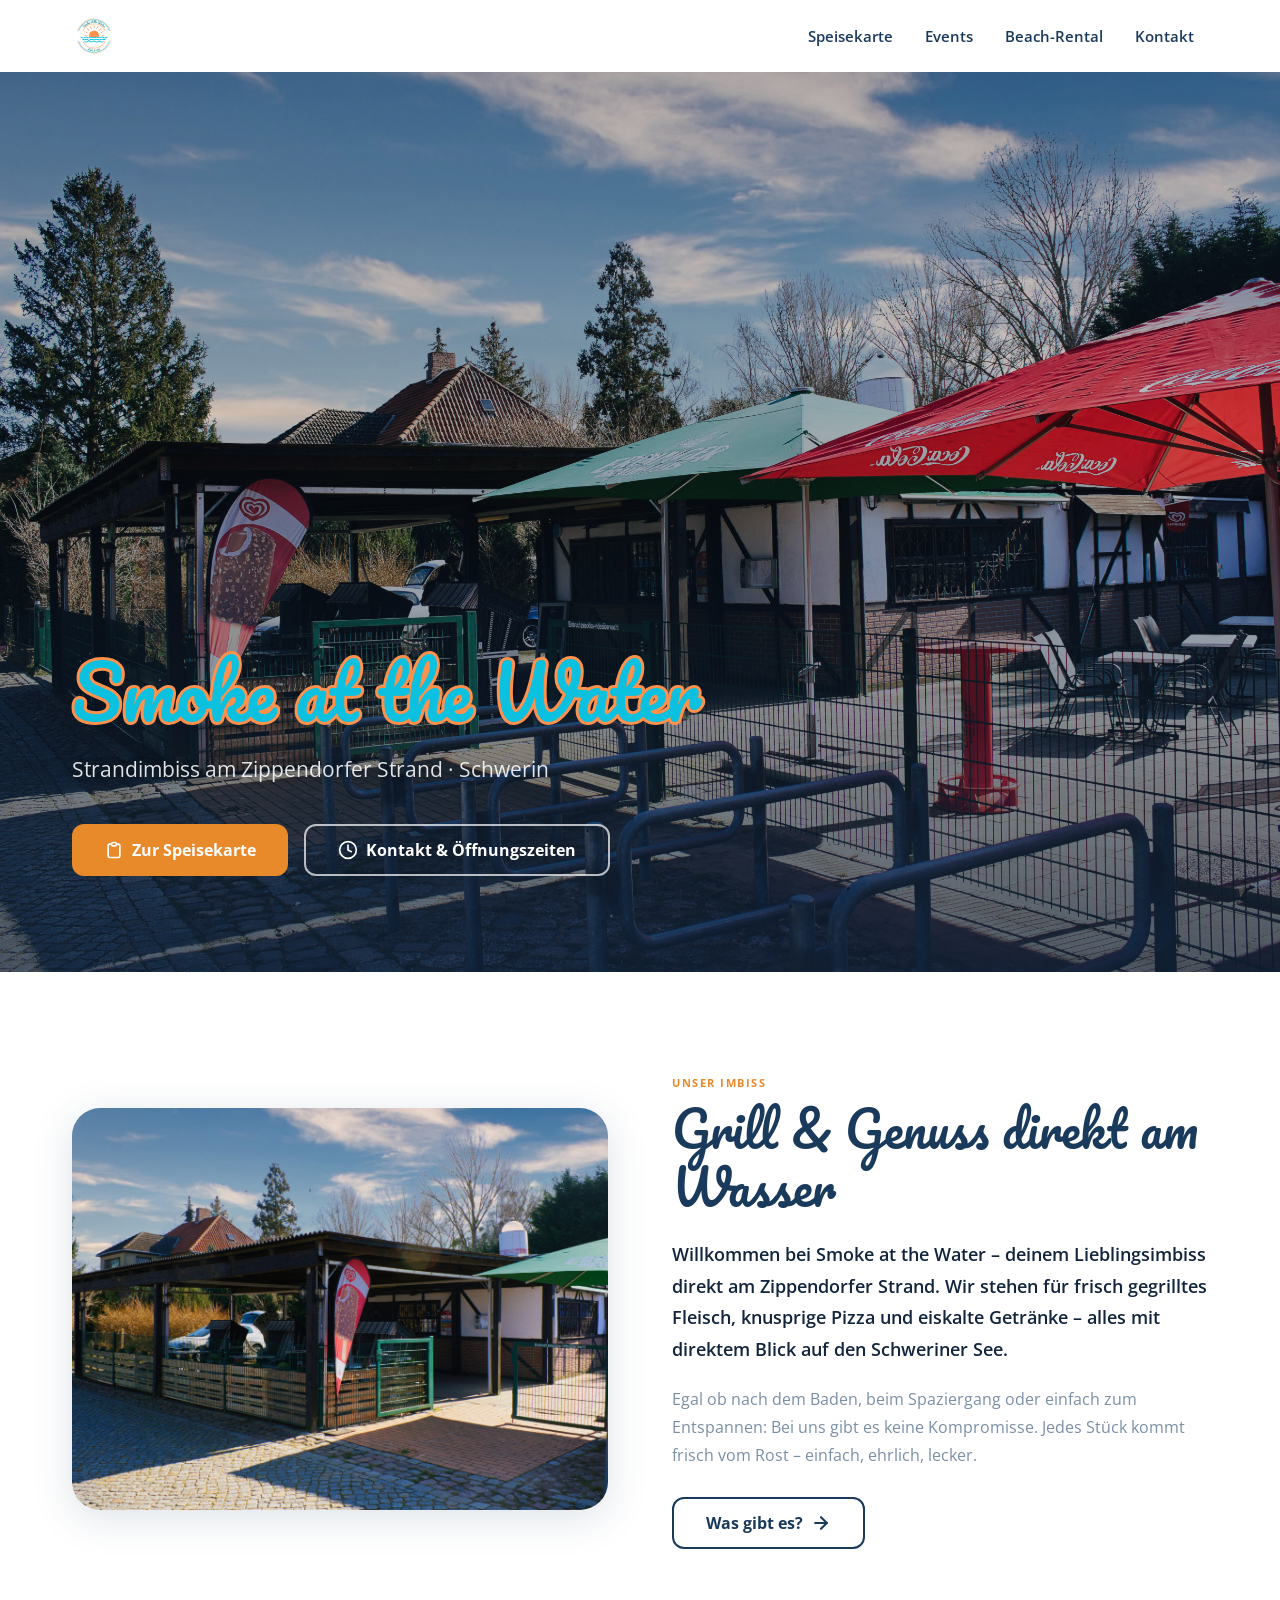
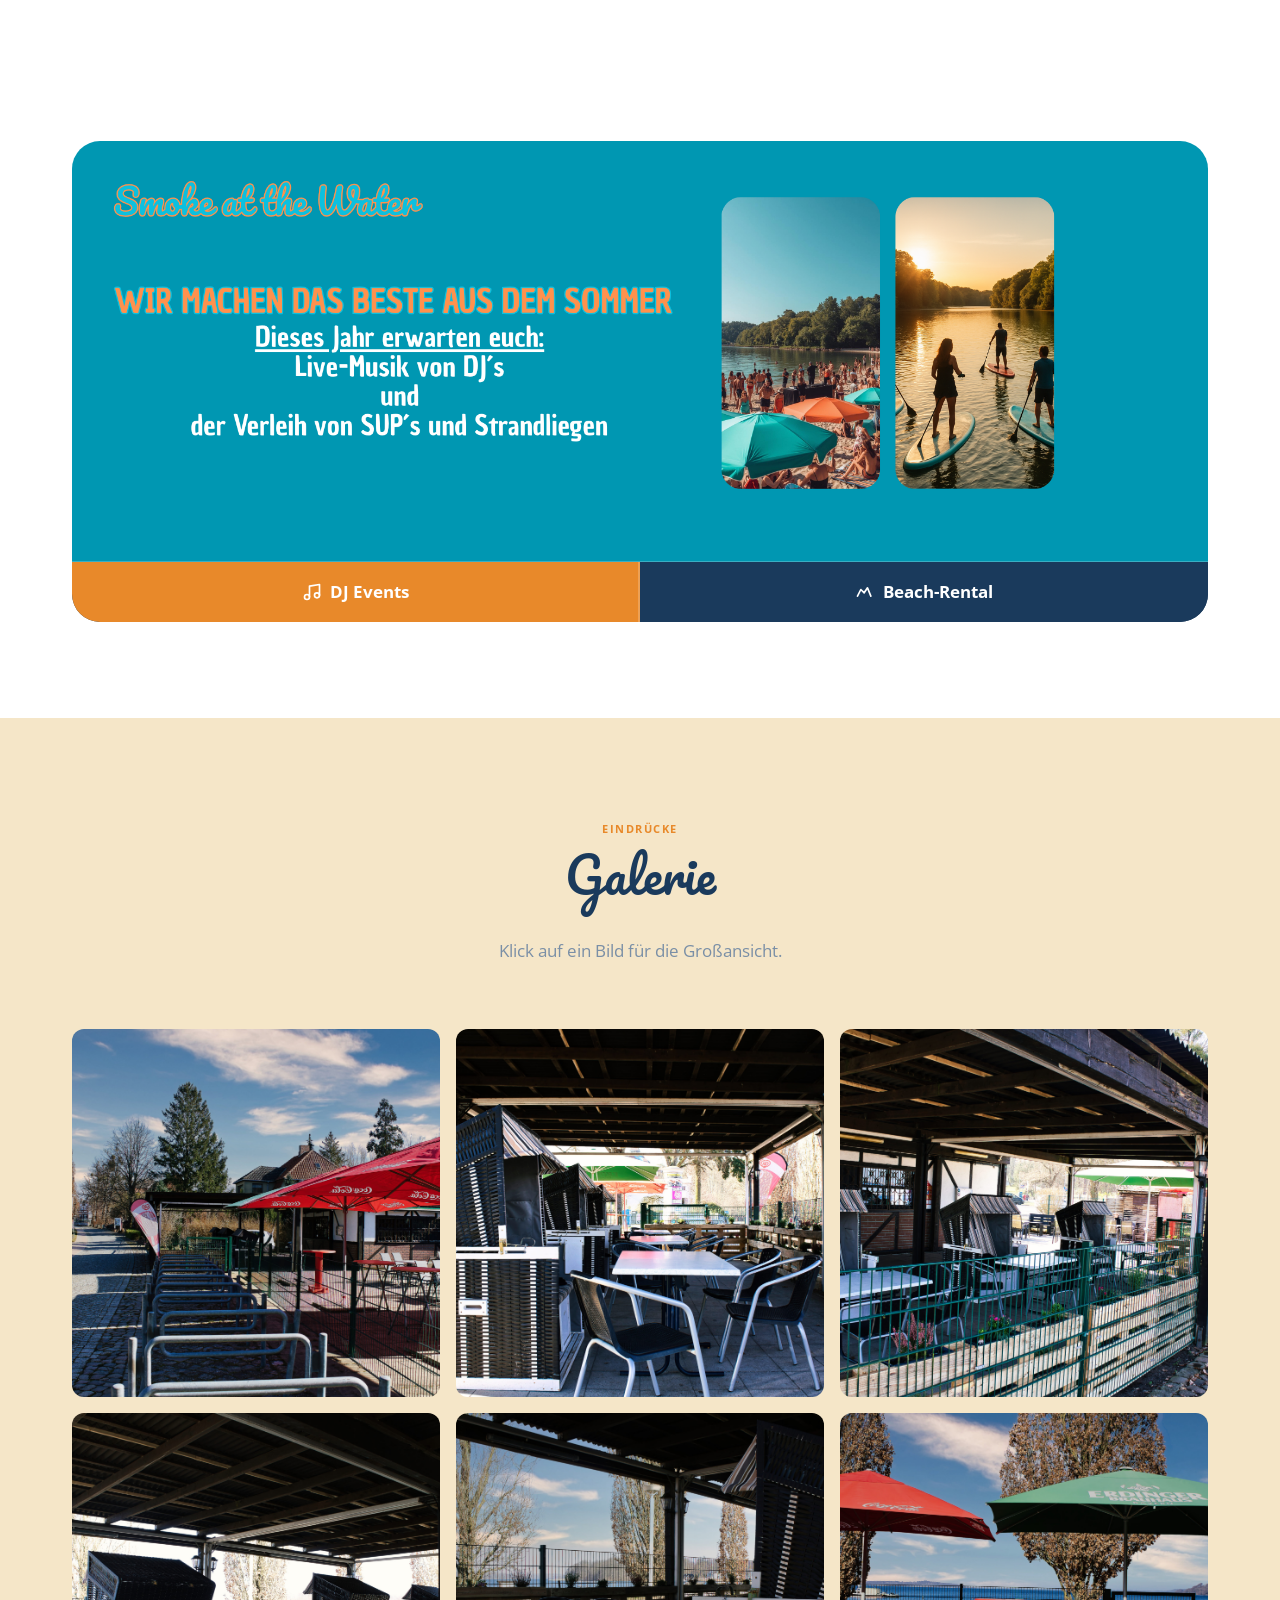
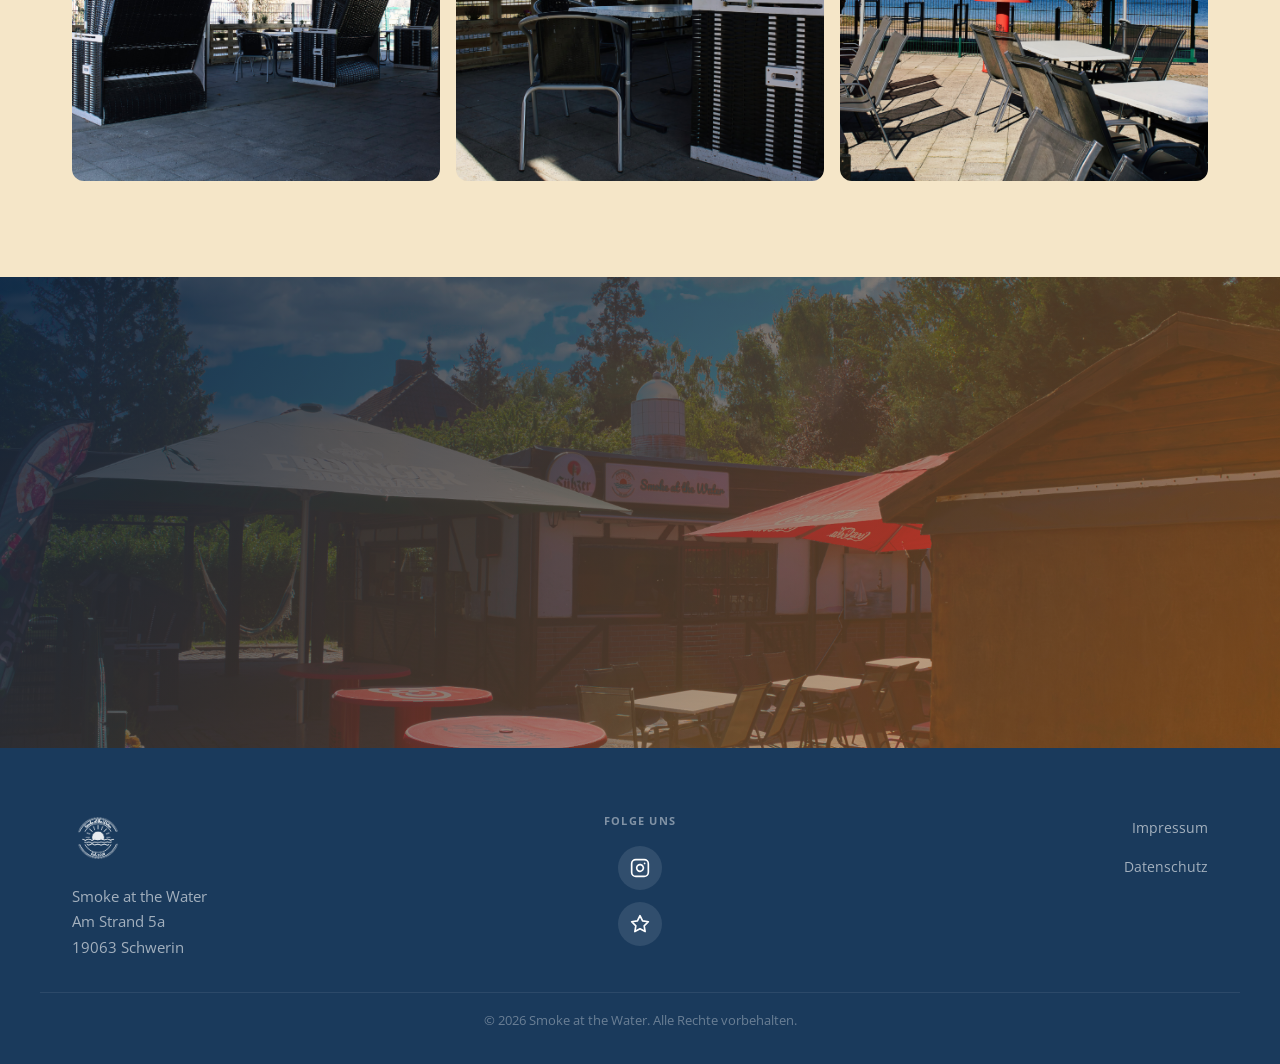
==== commit f1ed2e9f: "Startseite: Event Banner mit CTA-Buttons eingefügt" ====
--- a/index.html
+++ b/index.html
@@ -158,6 +158,34 @@
       </div>
     </section>
 
+    <!-- ── EVENT BANNER ── -->
+    <section class="section section--white" aria-labelledby="events-banner-heading">
+      <div class="container">
+        <div class="banner-cta-wrap reveal">
+          <img
+            src="Bilder vom Imbiss/Event Banner.png"
+            alt="Smoke at the Water – Events und Beach-Rental 2026"
+            class="banner-cta-img"
+            loading="lazy"
+          >
+          <div class="banner-cta-buttons">
+            <a href="events.html" class="btn btn--primary">
+              <svg xmlns="http://www.w3.org/2000/svg" viewBox="0 0 24 24" fill="none" stroke="currentColor" stroke-width="2" stroke-linecap="round" stroke-linejoin="round" aria-hidden="true">
+                <path d="M9 18V5l12-2v13"/><circle cx="6" cy="18" r="3"/><circle cx="18" cy="16" r="3"/>
+              </svg>
+              DJ Events
+            </a>
+            <a href="verleih.html" class="btn btn--primary">
+              <svg xmlns="http://www.w3.org/2000/svg" viewBox="0 0 24 24" fill="none" stroke="currentColor" stroke-width="2" stroke-linecap="round" stroke-linejoin="round" aria-hidden="true">
+                <path d="M3 17l4-8 4 4 4-6 4 10"/>
+              </svg>
+              Beach-Rental
+            </a>
+          </div>
+        </div>
+      </div>
+    </section>
+
     <!-- ── GALERIE ── -->
     <section class="section section--sand" aria-labelledby="galerie-heading">
       <div class="container">
--- a/css/style.css
+++ b/css/style.css
@@ -103,6 +103,10 @@
 h3 { font-size: clamp(1.25rem, 2.5vw, 1.75rem); }
 h4 { font-size: 1.125rem; }
 p  { line-height: 1.75; max-width: 65ch; }
+.section__header p {
+  text-align: center;
+  margin-inline: auto;
+}
 
 
 /* ── 4. UTILITIES ── */
@@ -147,13 +151,15 @@
   margin-bottom: var(--space-xs);
 }
 .section__title {
-  margin-bottom: 0.75rem;
+  margin-bottom: 1.5rem;
+  padding-bottom: 0.5rem;
 }
 .section__subtitle {
   color: var(--color-muted);
   font-size: 1.0625rem;
   max-width: 50ch;
   margin-inline: auto;
+  text-align: center;
 }
 
 /* Buttons */
@@ -1005,6 +1011,75 @@
 }
 
 
+/* ── 13e. BANNER CTA ── */
+.banner-cta-wrap {
+  display: flex;
+  flex-direction: column;
+  align-items: center;
+  gap: 0;
+}
+.banner-cta-img {
+  width: 100%;
+  height: auto;
+  border-radius: var(--r-xl) var(--r-xl) 0 0;
+  display: block;
+}
+.banner-cta-buttons {
+  display: grid;
+  grid-template-columns: 1fr 1fr;
+  width: 100%;
+  background-color: var(--color-blue);
+  border-radius: 0 0 var(--r-xl) var(--r-xl);
+  overflow: hidden;
+}
+.banner-cta-buttons .btn {
+  border-radius: 0;
+  padding: 1.25rem 2rem;
+  font-size: 1.0625rem;
+  justify-content: center;
+  border: none;
+}
+.banner-cta-buttons .btn:first-child {
+  background-color: var(--color-amber);
+  border-right: 2px solid rgba(255,255,255,0.2);
+}
+.banner-cta-buttons .btn:first-child:hover {
+  background-color: var(--color-amber-dark);
+}
+.banner-cta-buttons .btn:last-child {
+  background-color: var(--color-blue);
+  border: none;
+}
+.banner-cta-buttons .btn:last-child:hover {
+  background-color: var(--color-blue-dark);
+}
+@media (max-width: 480px) {
+  .banner-cta-buttons {
+    grid-template-columns: 1fr;
+  }
+  .banner-cta-buttons .btn:first-child {
+    border-right: none;
+    border-bottom: 2px solid rgba(255,255,255,0.2);
+  }
+}
+
+/* ── 13f. CONTENT CENTERED ── */
+.content-centered {
+  text-align: center;
+}
+.content-centered h2 {
+  margin-top: 0.5rem;
+  margin-bottom: 2rem;
+  padding-bottom: 0.75rem;
+}
+.content-centered p {
+  text-align: center;
+  margin-inline: auto;
+  max-width: 60ch;
+  margin-bottom: 1.5rem;
+}
+
+
 /* ── 14. LIGHTBOX ── */
 .lightbox {
   position: fixed;
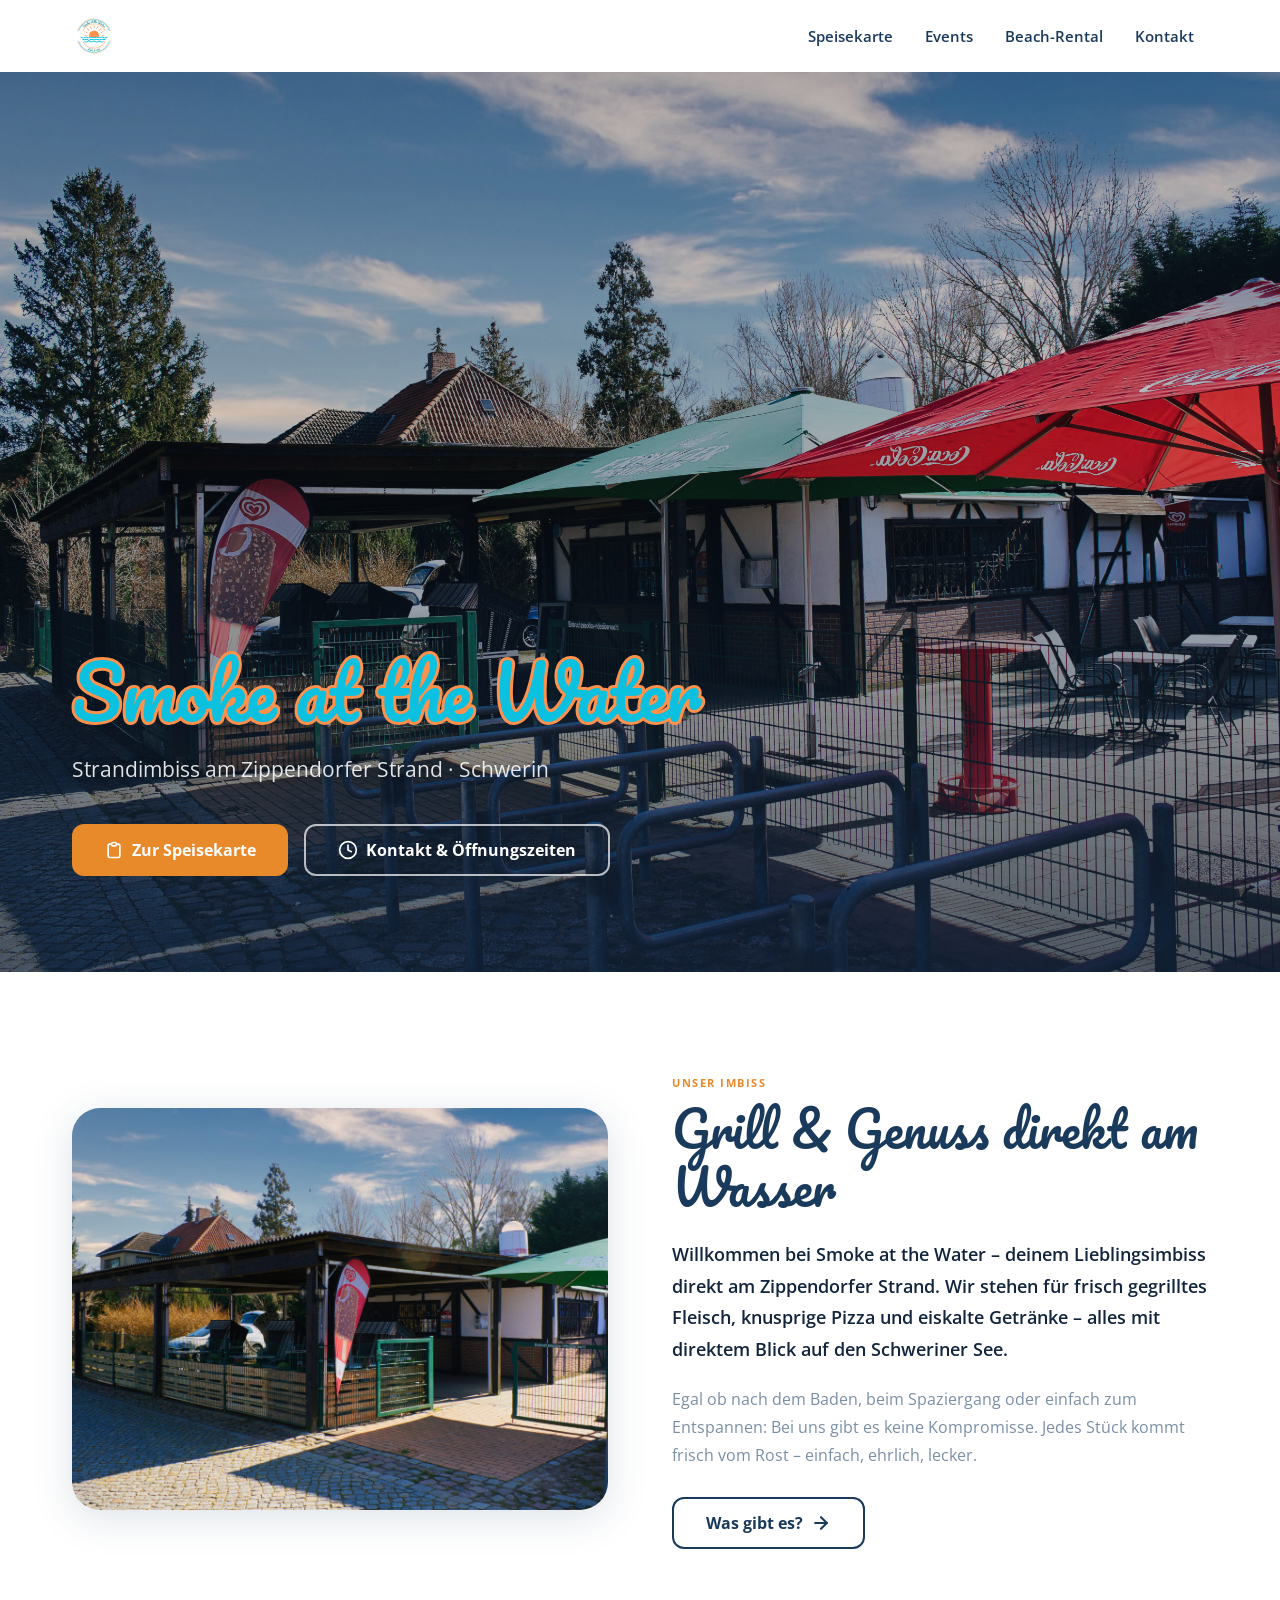
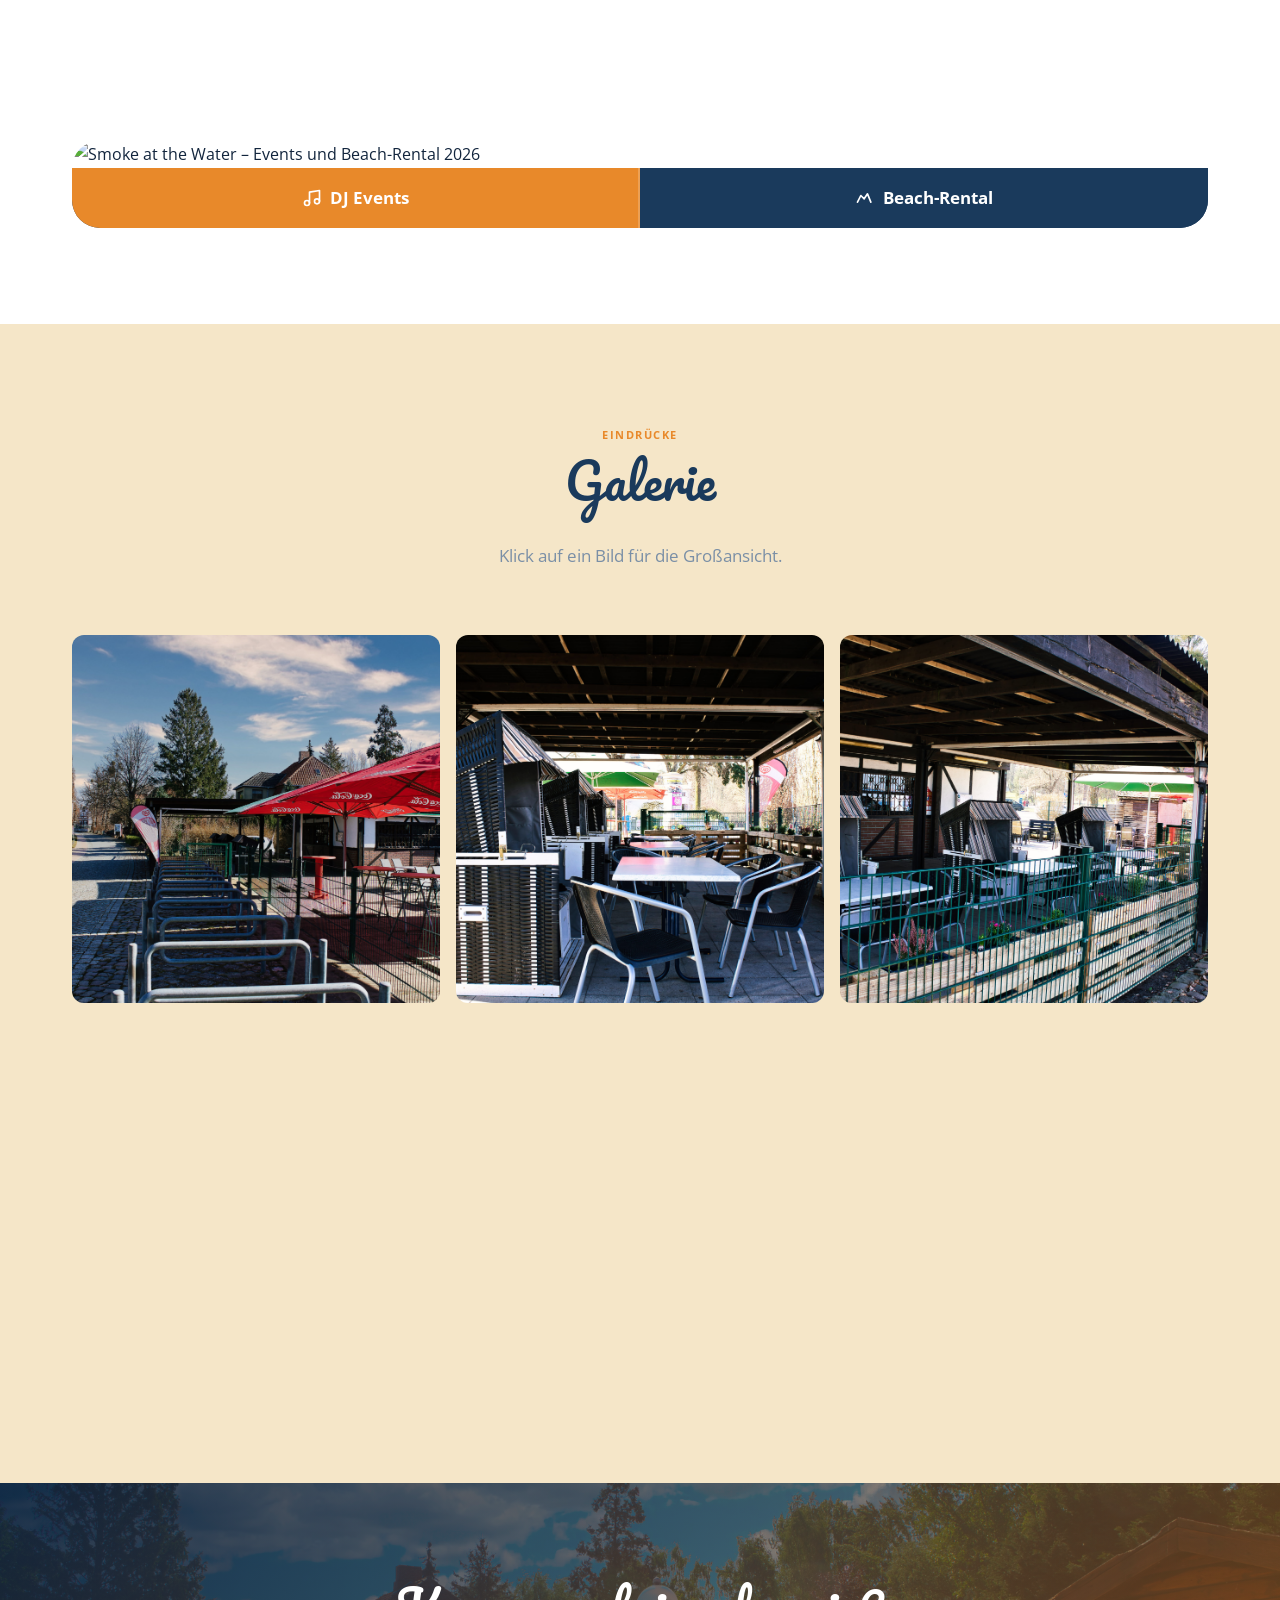
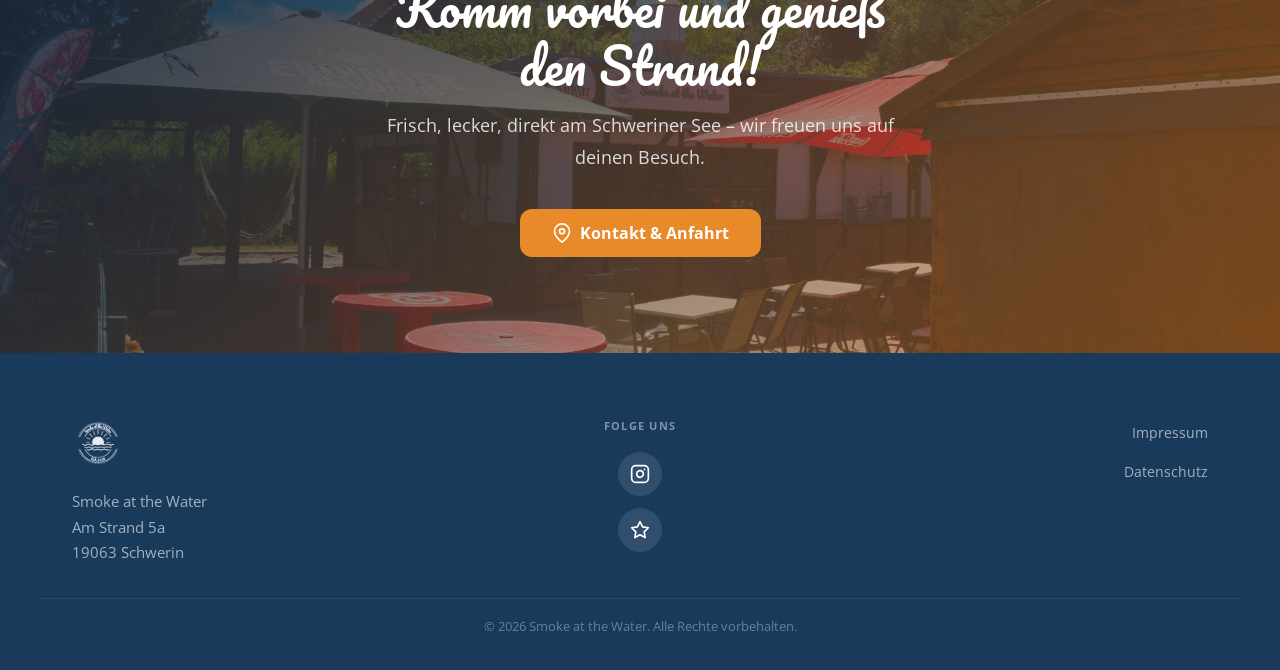
==== commit 03c8ea99: "Banner: replace Event Banner.png with new Banner Webseite.png" ====
--- a/index.html
+++ b/index.html
@@ -163,7 +163,7 @@
       <div class="container">
         <div class="banner-cta-wrap reveal">
           <img
-            src="Bilder vom Imbiss/Event Banner.png"
+            src="Bilder vom Imbiss/Banner Webseite.png"
             alt="Smoke at the Water – Events und Beach-Rental 2026"
             class="banner-cta-img"
             loading="lazy"
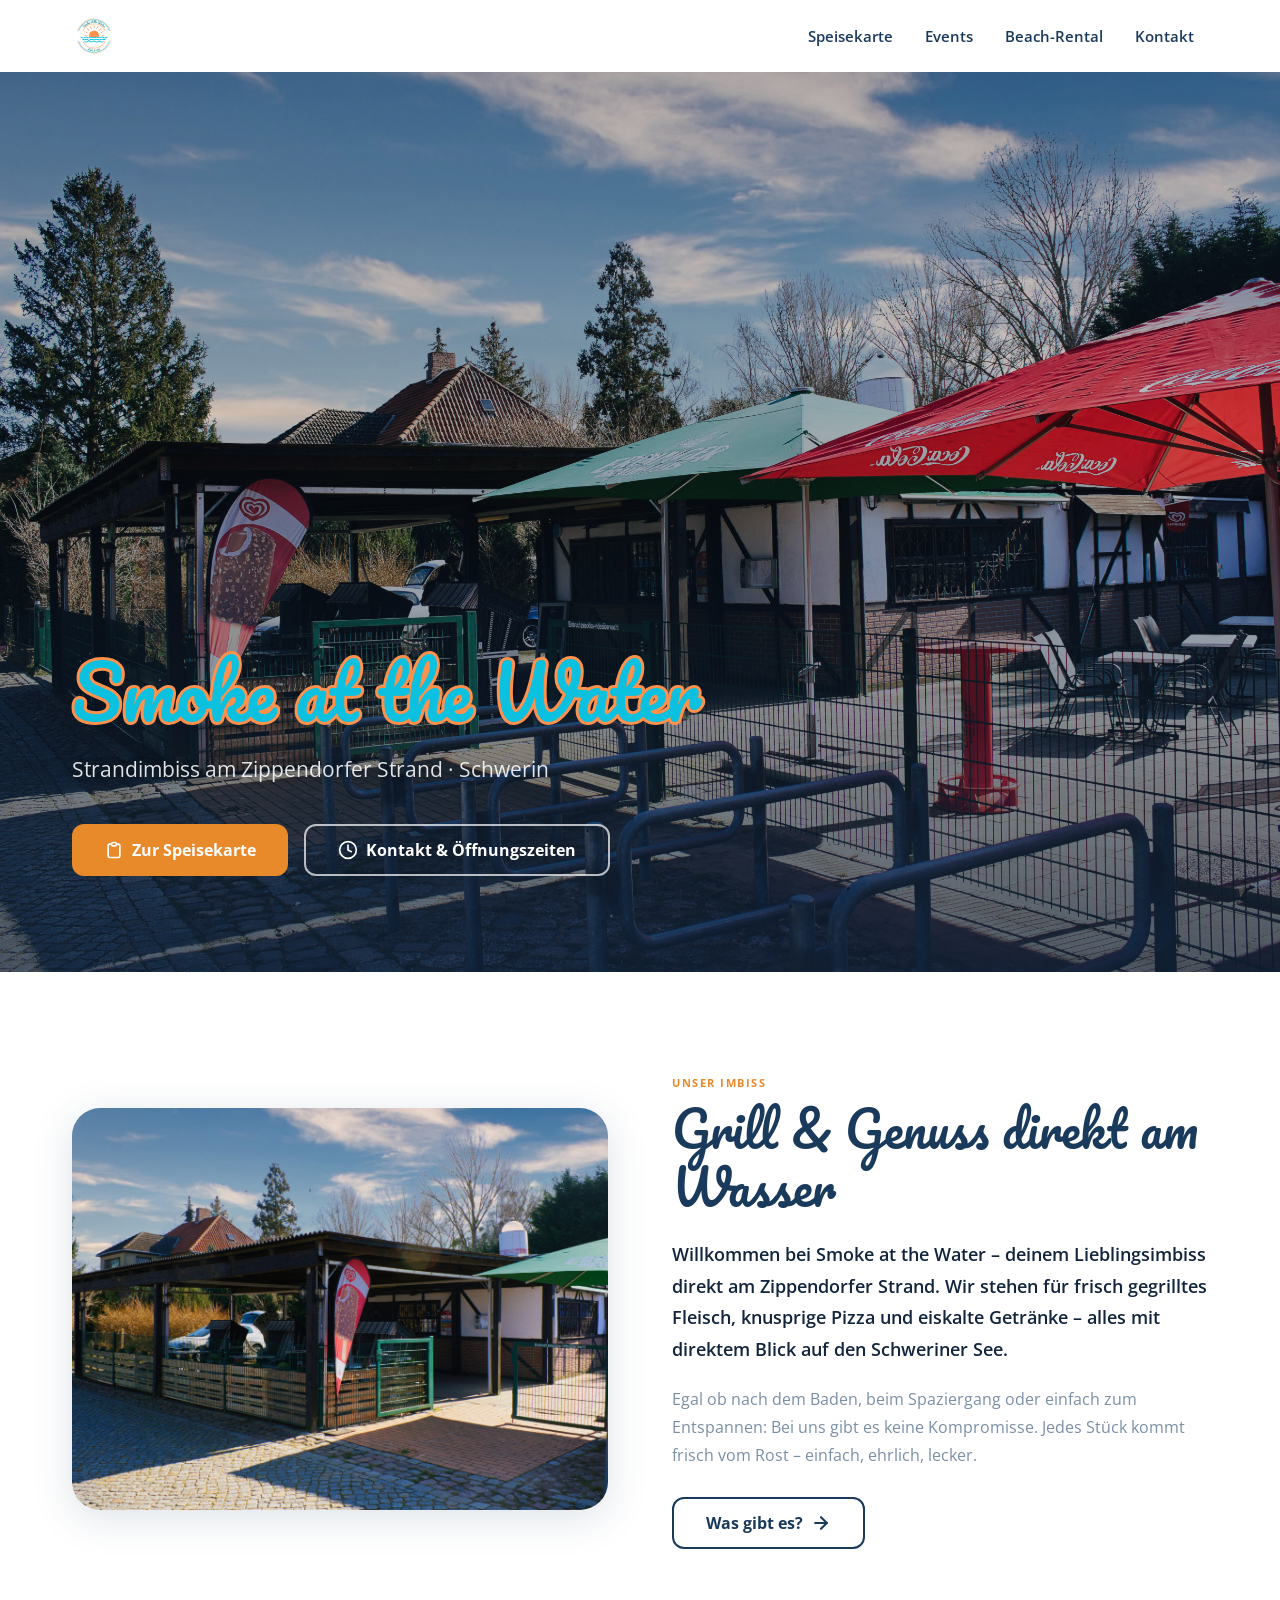
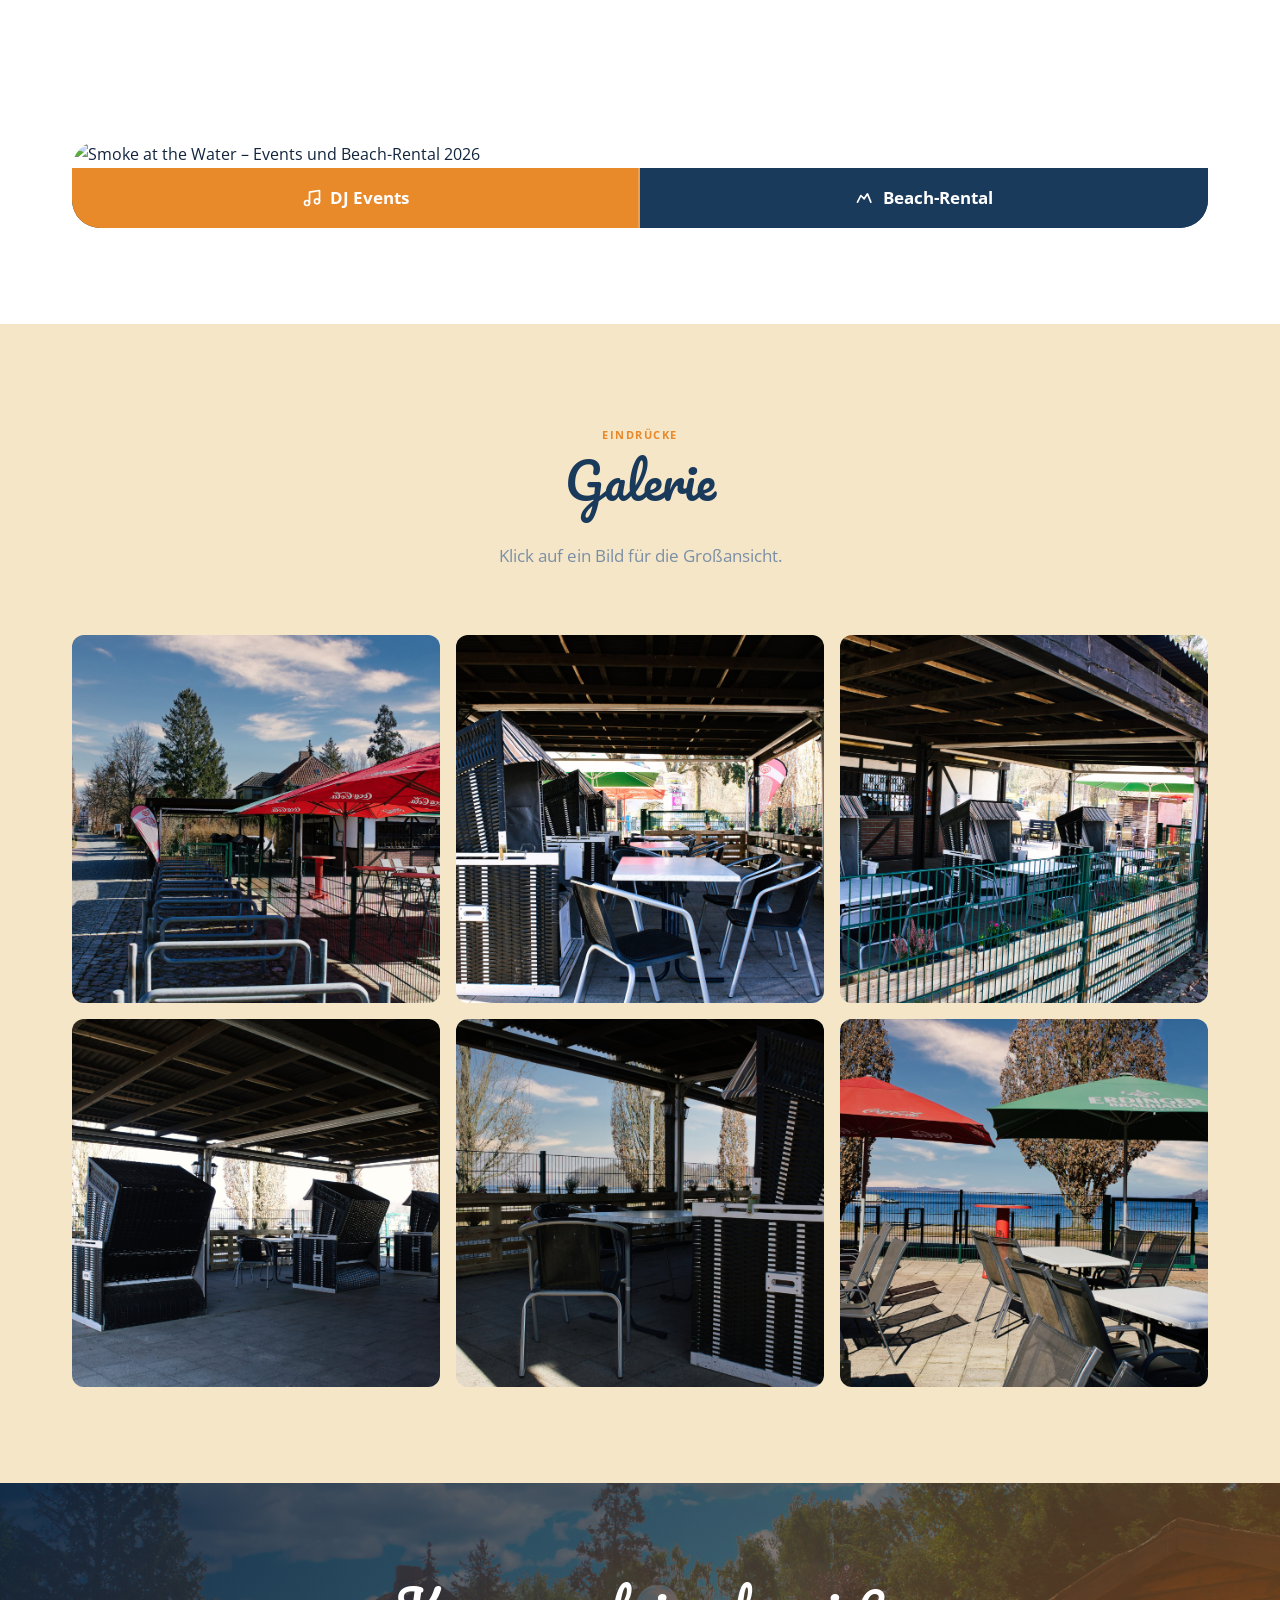
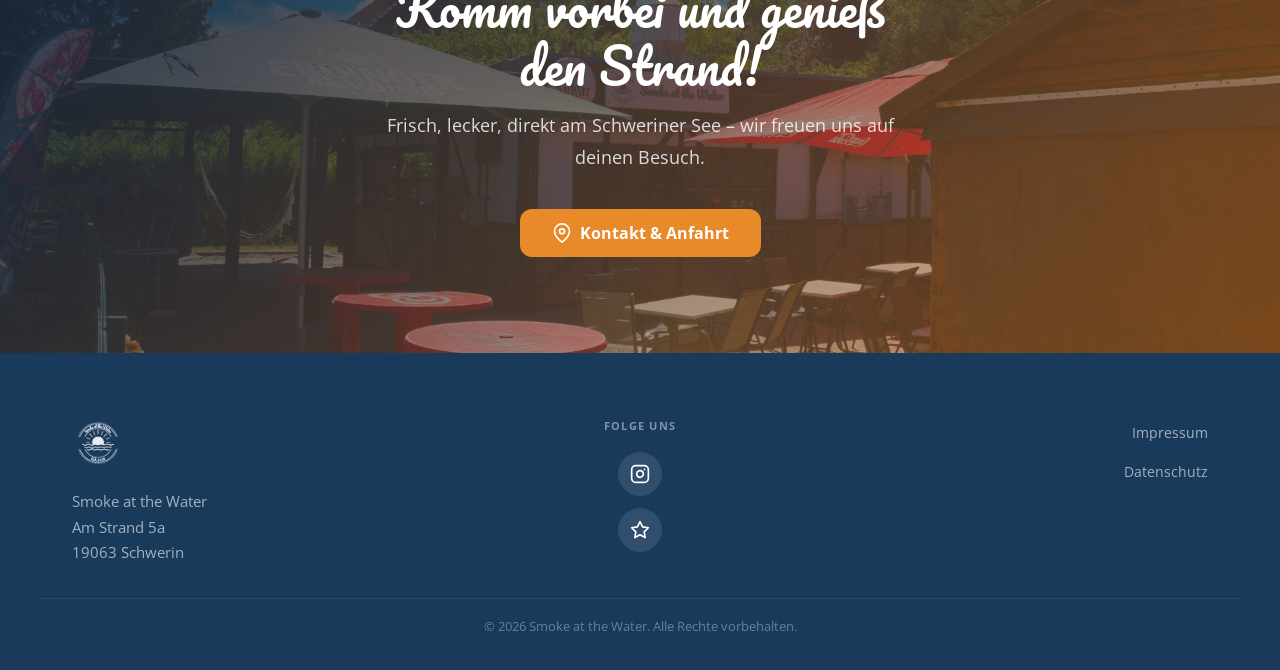
==== commit 73f51d00: "Fix: korrekter Dateiname Banner Website.png" ====
--- a/index.html
+++ b/index.html
@@ -163,7 +163,7 @@
       <div class="container">
         <div class="banner-cta-wrap reveal">
           <img
-            src="Bilder vom Imbiss/Banner Webseite.png"
+            src="Bilder vom Imbiss/Banner Website.png"
             alt="Smoke at the Water – Events und Beach-Rental 2026"
             class="banner-cta-img"
             loading="lazy"
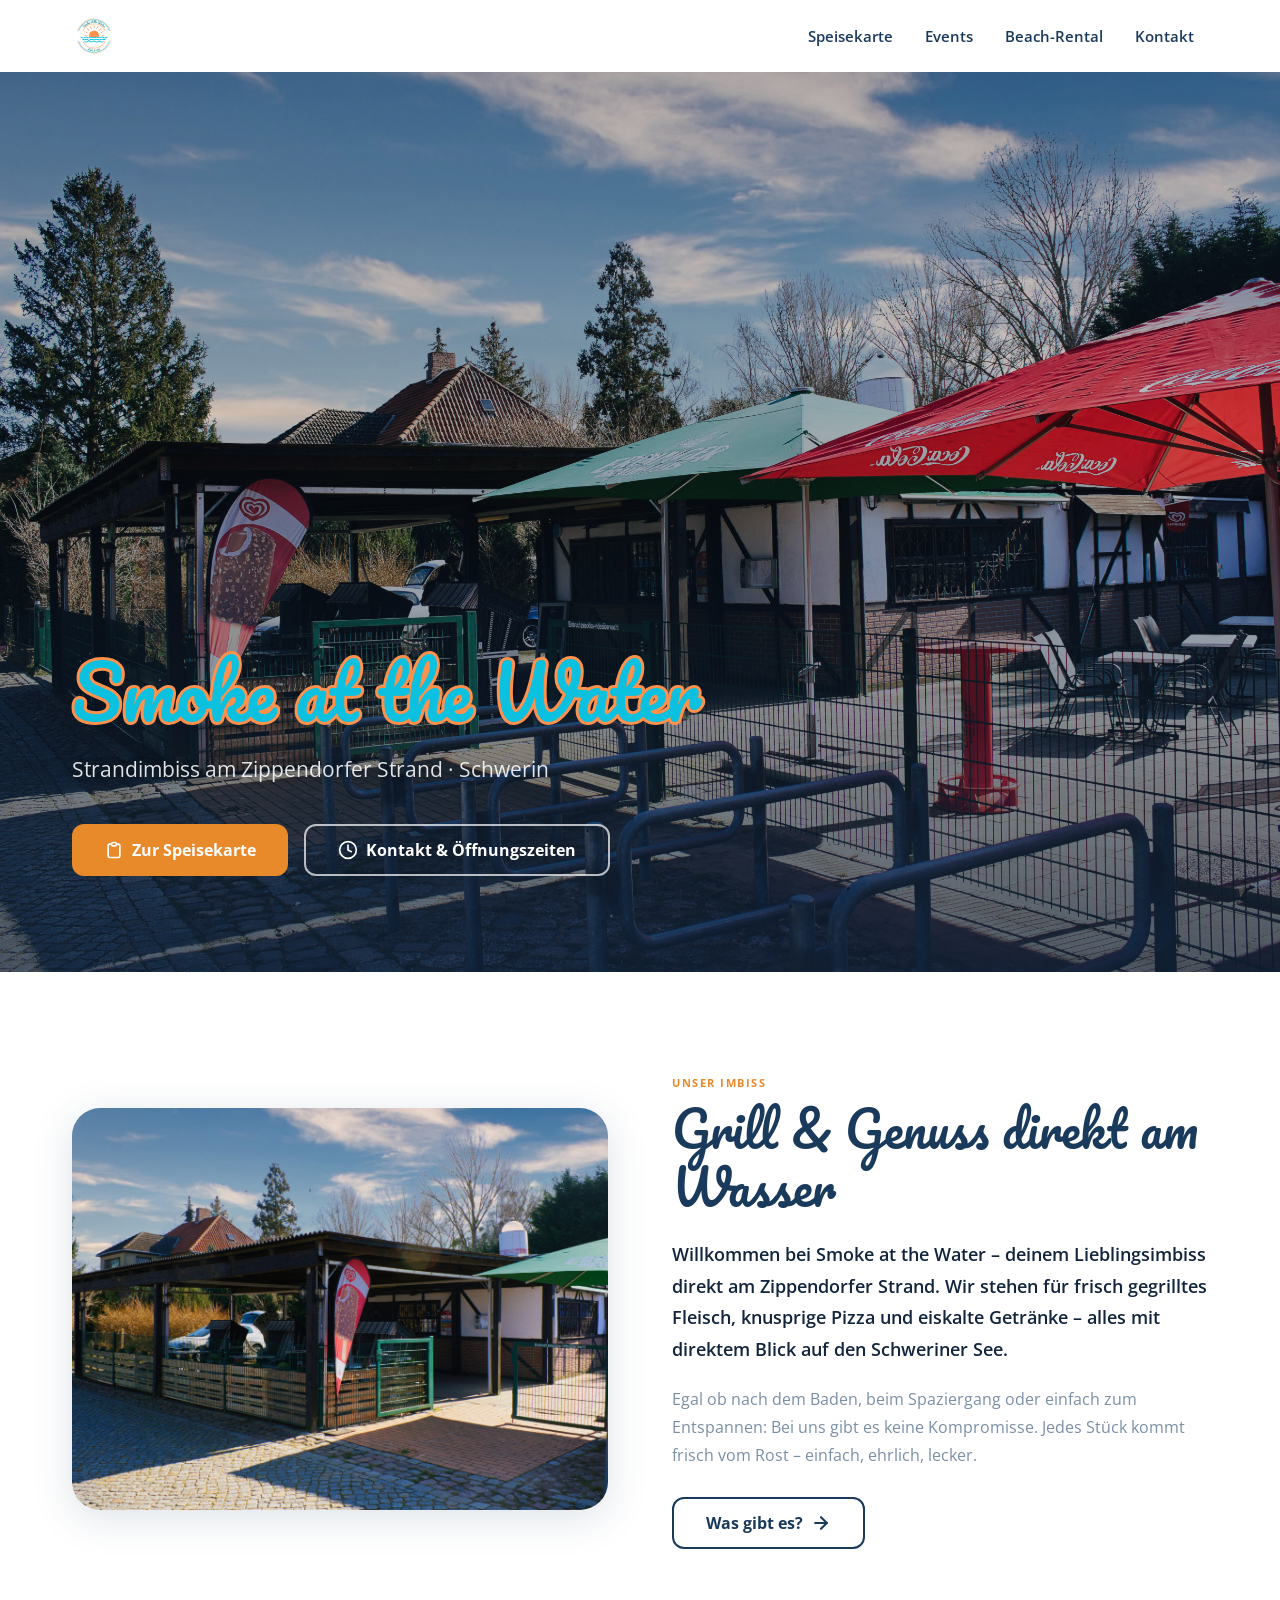
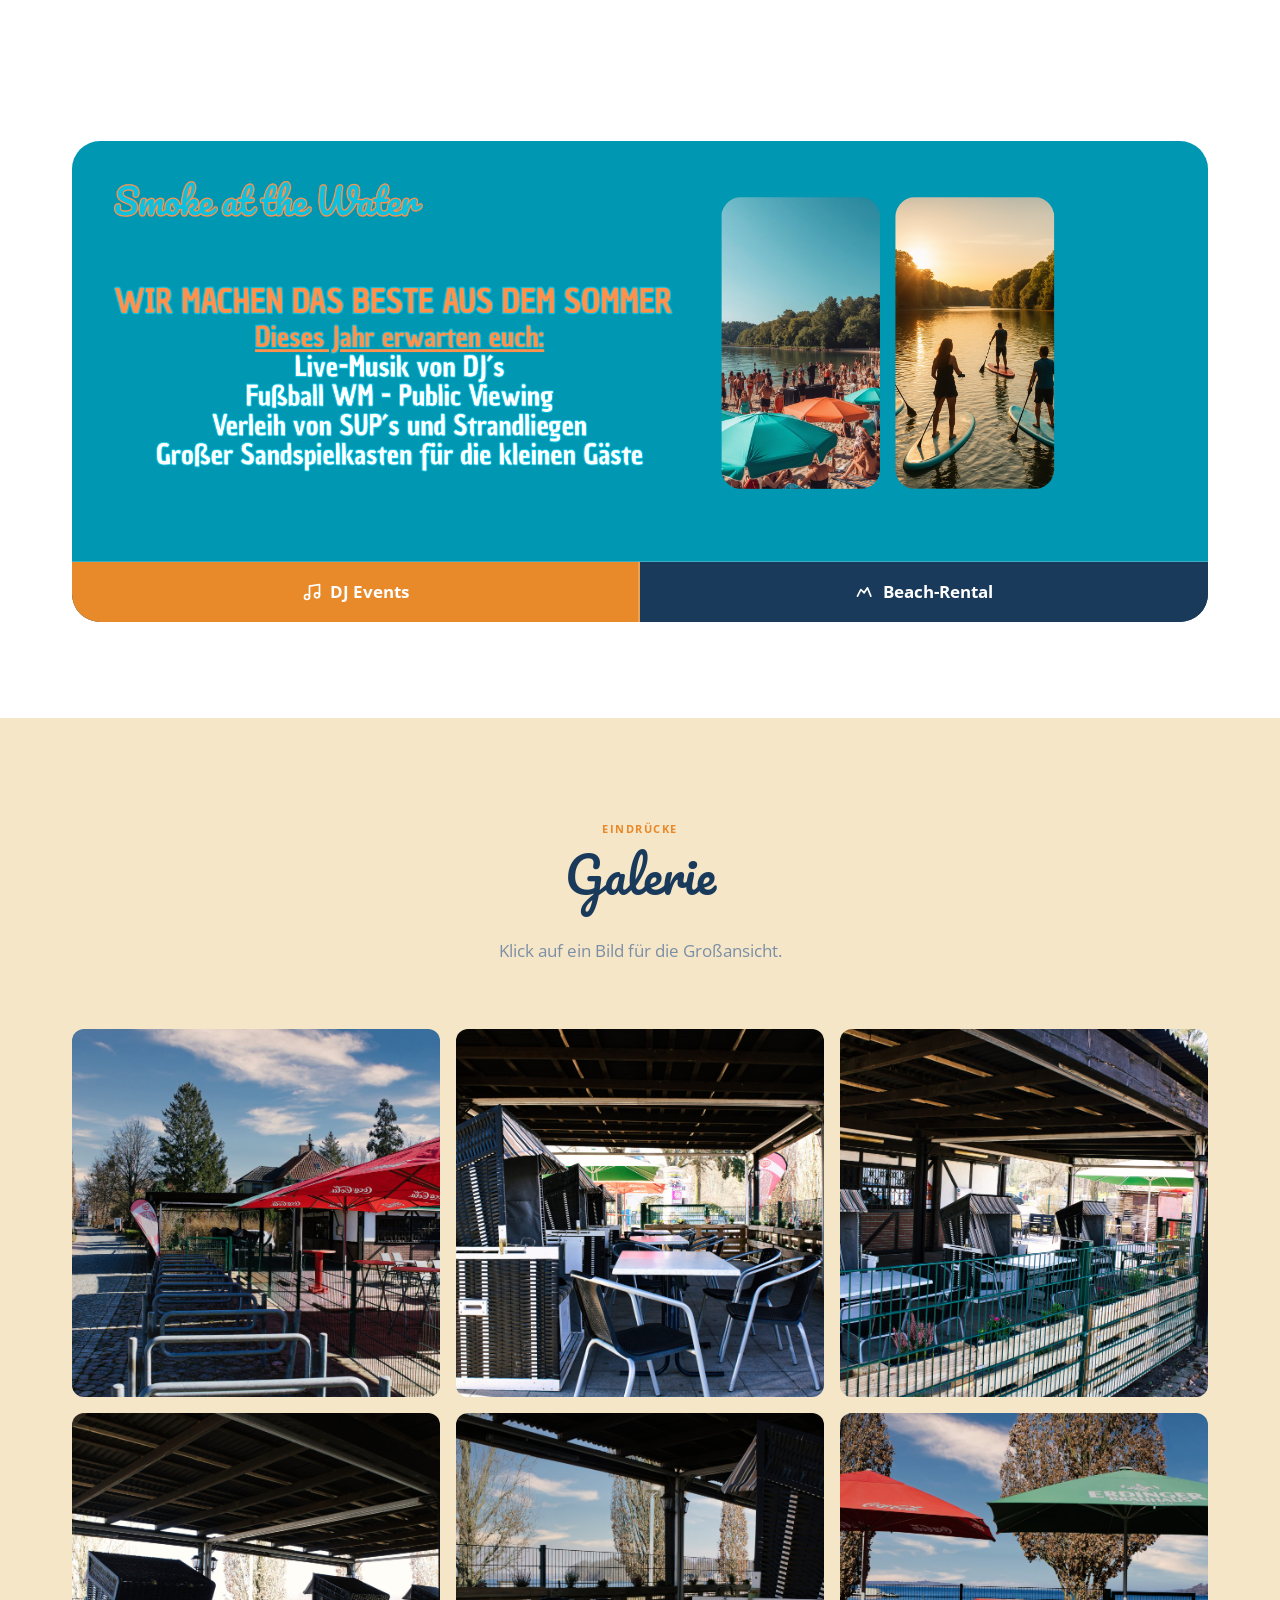
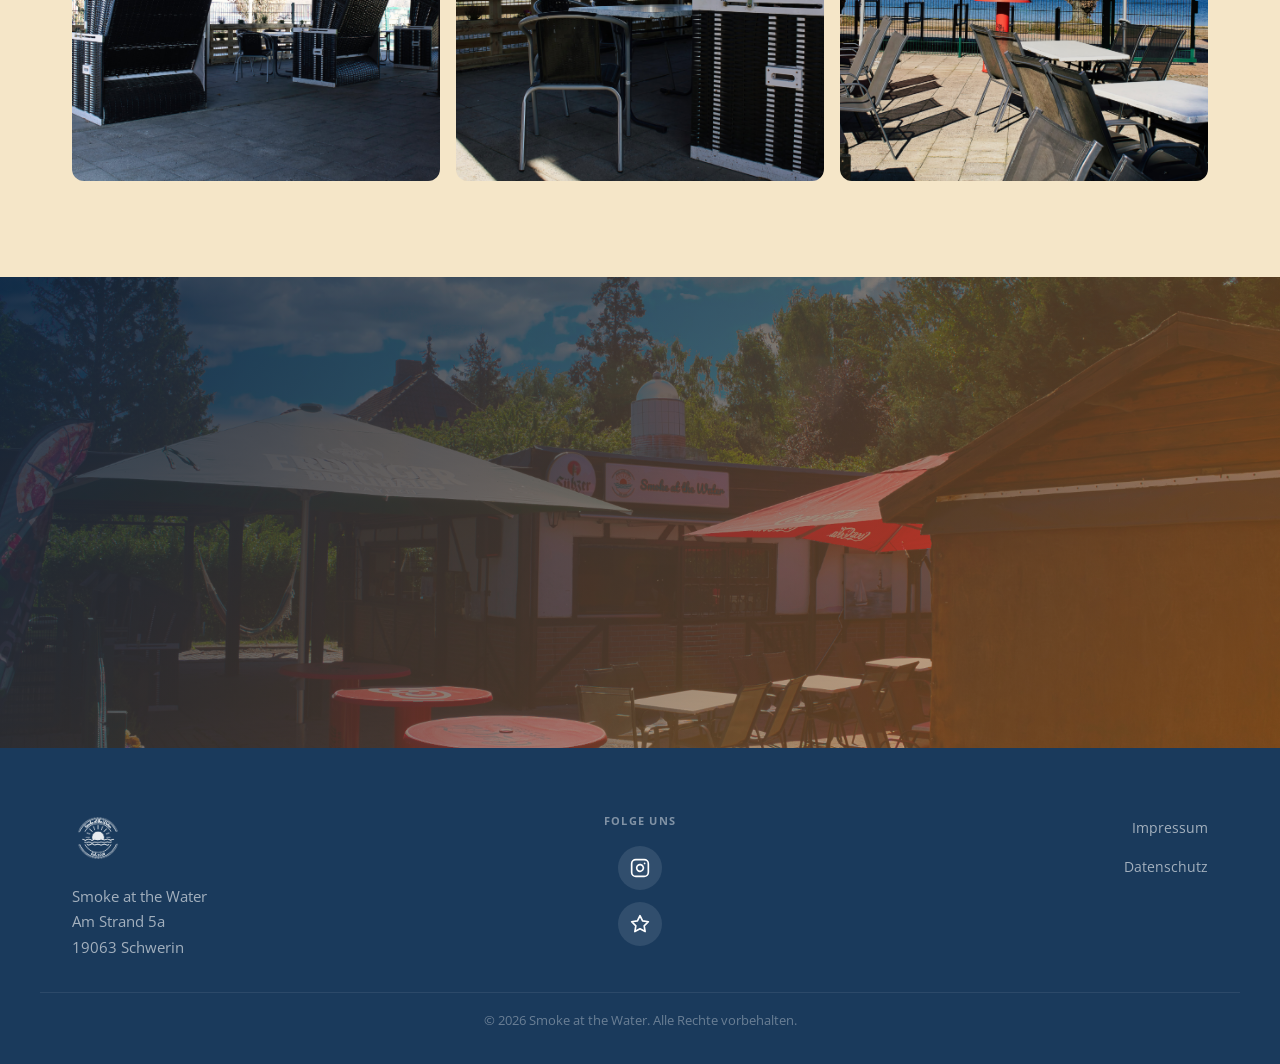
==== commit 2bd5228c: "SEO: og:url ergänzt, og:image absolute URLs, Telefon im JSON-LD, Events 2026 aktualisiert" ====
--- a/index.html
+++ b/index.html
@@ -7,11 +7,11 @@
   <meta name="description" content="Smoke at the Water – dein Strandimbiss am Zippendorfer Strand in Schwerin. Frisch Gegrilltes, Pizza und eiskalte Getränke mit Blick auf den Schweriner See.">
 
   <!-- Open Graph -->
-  <!-- TODO: og:url und og:image mit absoluter URL deiner Domain ersetzen -->
   <meta property="og:type"        content="website">
   <meta property="og:title"       content="Smoke at the Water – Strandimbiss Schwerin">
   <meta property="og:description" content="Frisch Gegrilltes, Pizza und eiskalte Getränke direkt am Schweriner See.">
-  <meta property="og:image"       content="Bilder vom Imbiss/Bild Imbiss.jpeg">
+  <meta property="og:url"         content="https://smokeatthewater.de/">
+  <meta property="og:image"       content="https://smokeatthewater.de/Bilder%20vom%20Imbiss/Bild%20Imbiss.jpeg">
 
   <link rel="icon" href="Logos/Logo.png" type="image/png">
   <link rel="preconnect" href="https://fonts.googleapis.com">
@@ -24,7 +24,6 @@
   <meta name="geo.placename" content="Schwerin">
   <meta name="geo.position" content="53.602555;11.453974">
   <meta name="ICBM" content="53.602555, 11.453974">
-  <!-- TODO: DEINE-DOMAIN.de durch echte Domain ersetzen (auch og:url unten ergänzen) -->
   <link rel="canonical" href="https://smokeatthewater.de/">
 
   <!-- Strukturierte Daten: Restaurant & Standort -->
@@ -65,6 +64,7 @@
       }
     ],
     "hasMenu": "https://smokeatthewater.de/speisekarte.html",
+    "telephone": "+491725354796",
     "sameAs": [
       "https://www.instagram.com/smoke_at_the_water/",
       "https://share.google/wbqceInN0S07DFE3K"
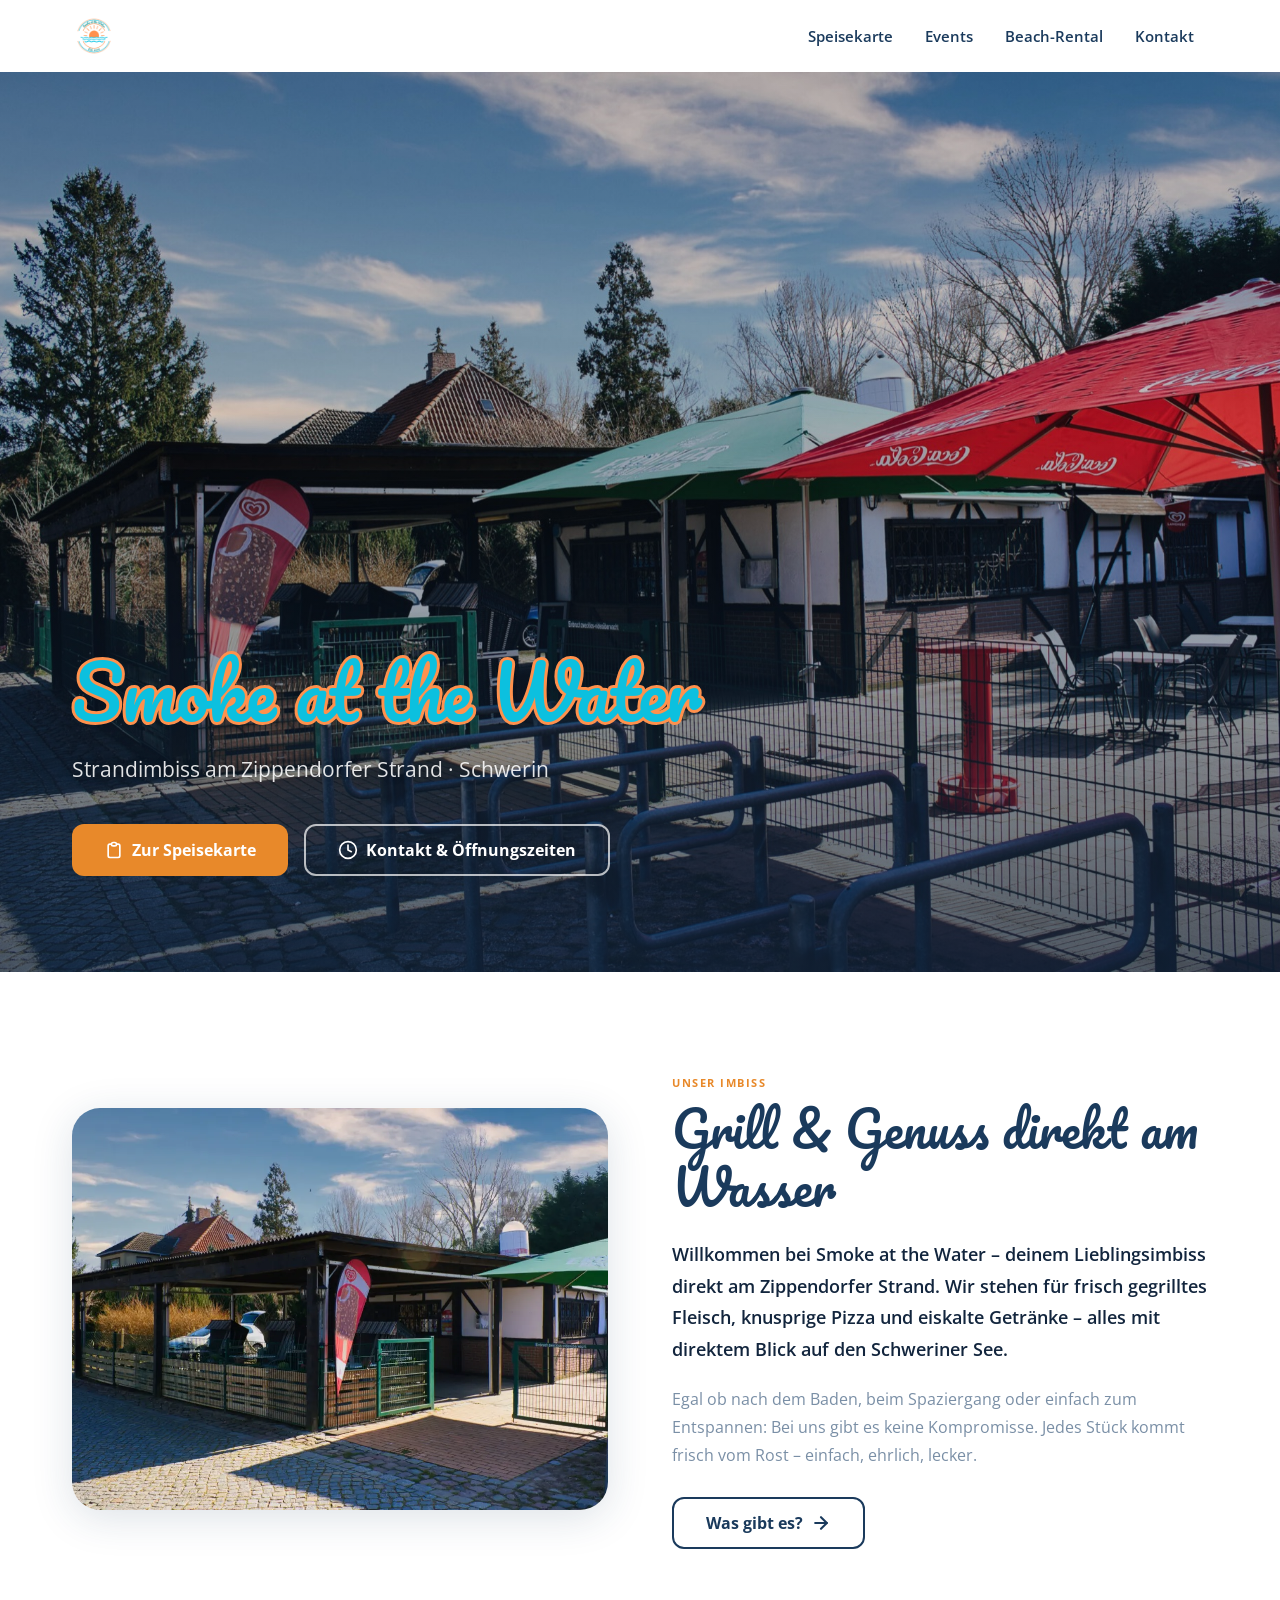
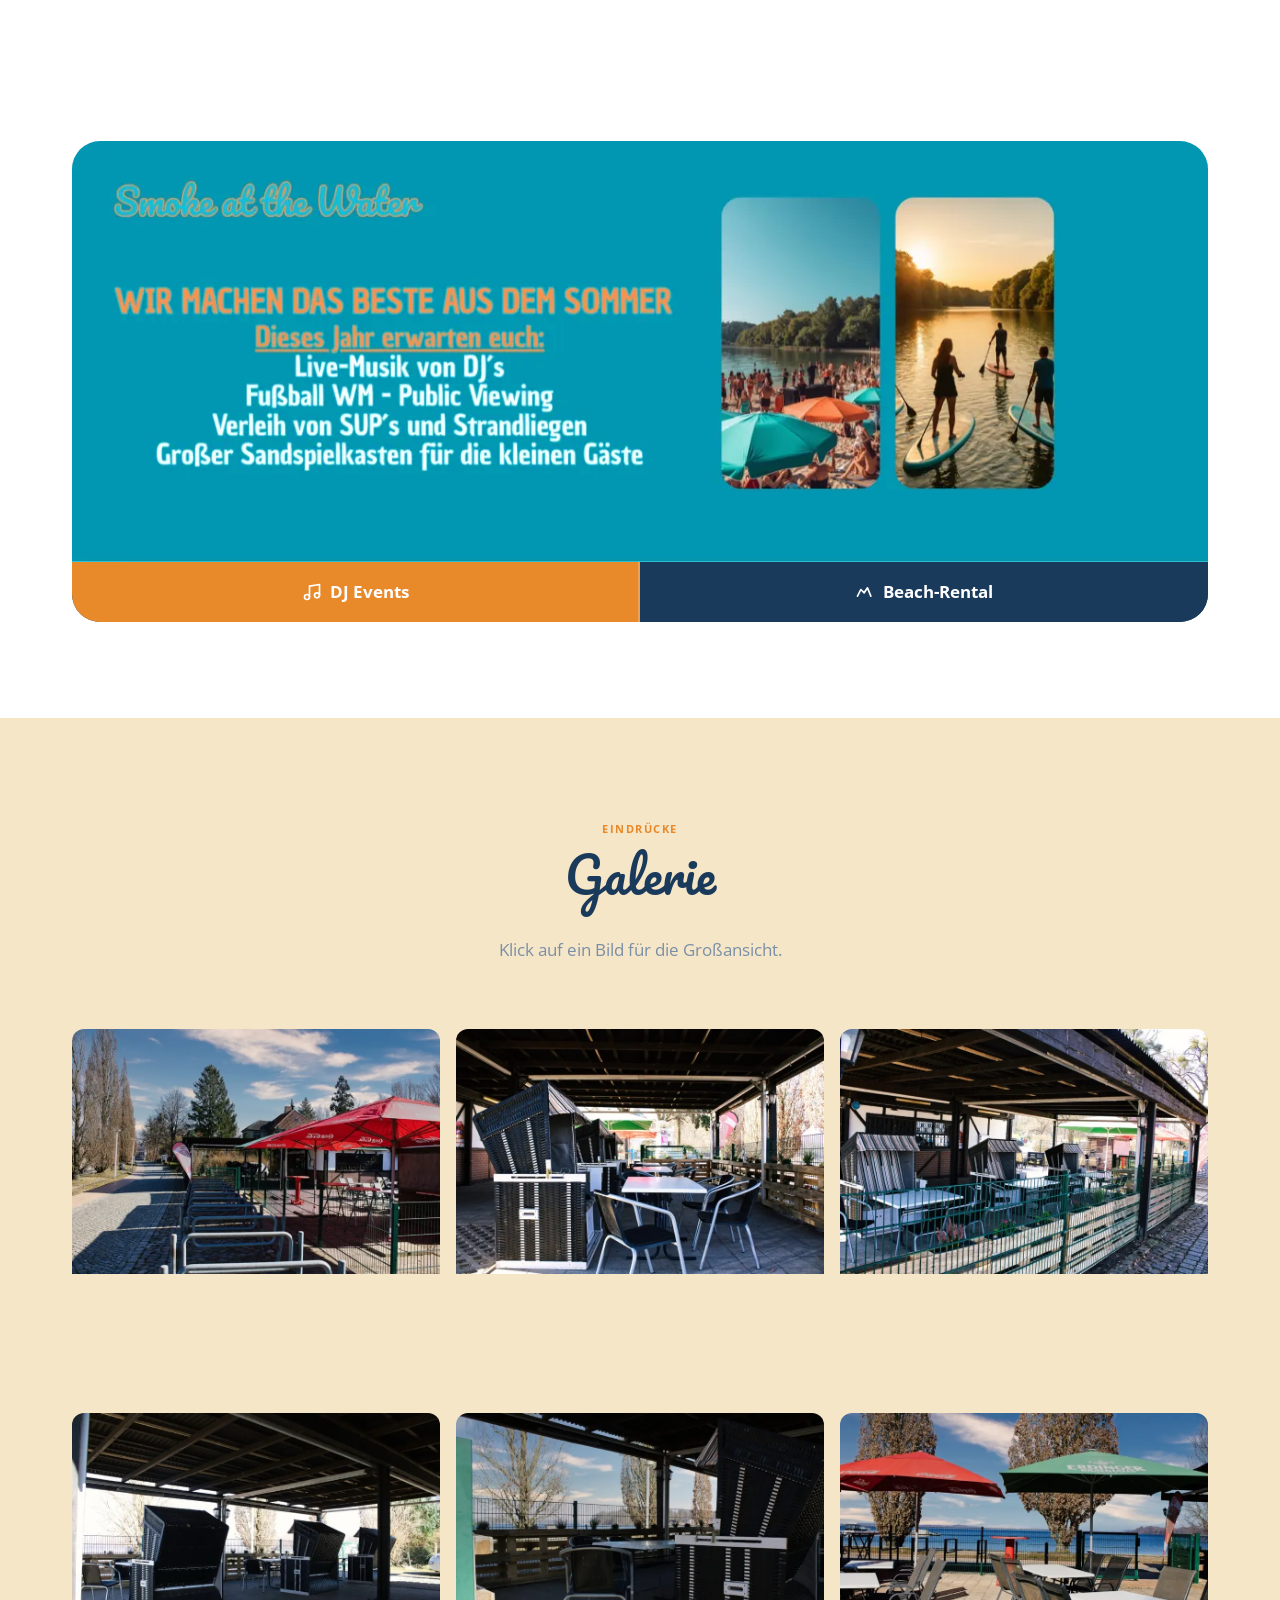
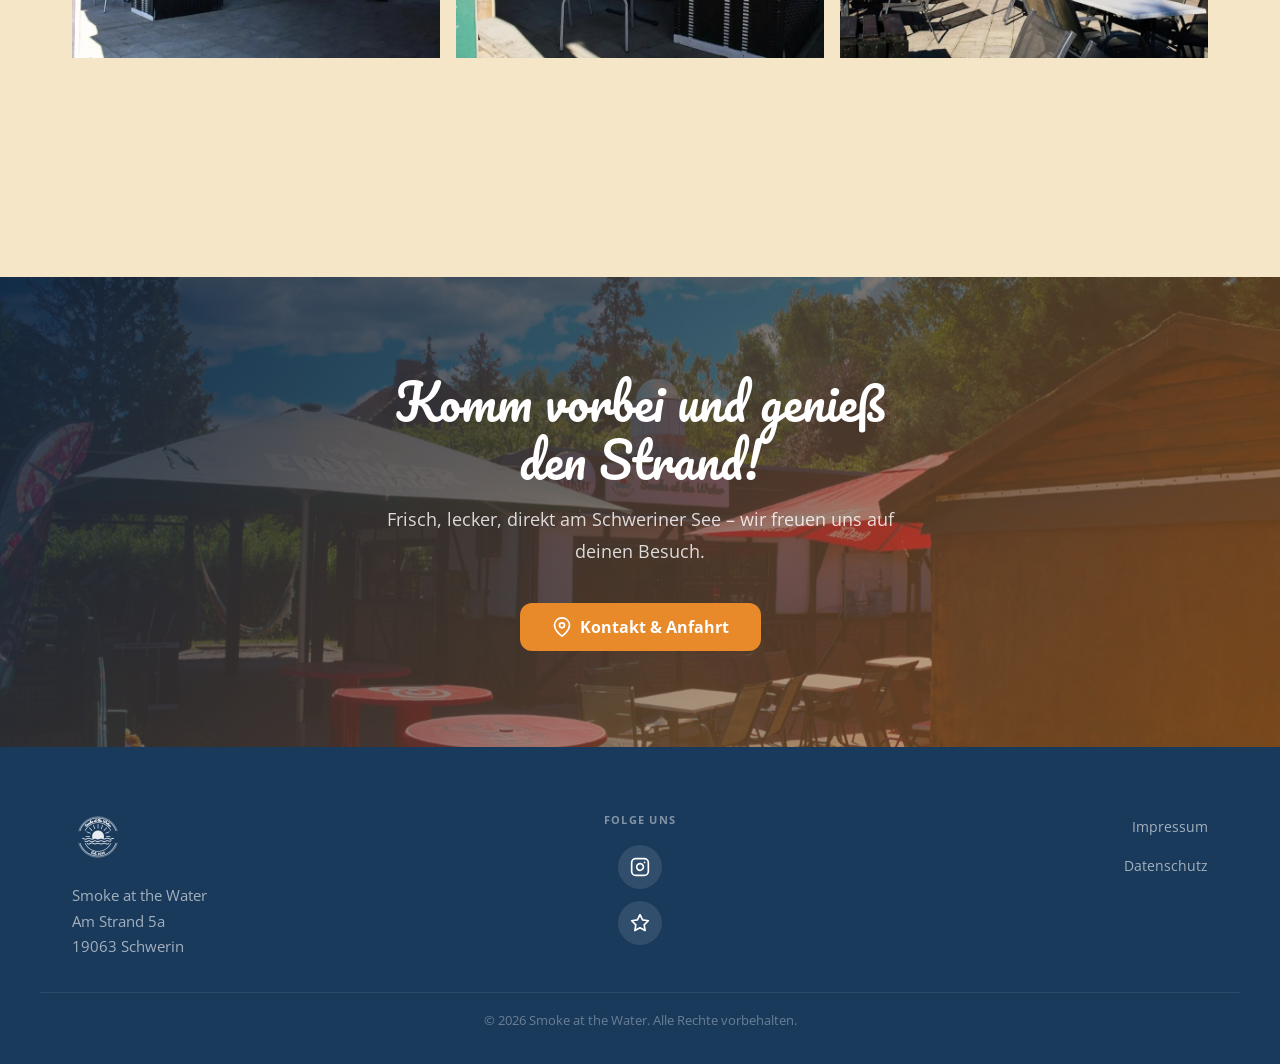
==== commit b23e2153: "perf: Bilder optimiert – WebP, Verkleinerung, picture-Elemente Alle Bilder von ~27 MB auf ~2 MB redu" ====
--- a/index.html
+++ b/index.html
@@ -11,9 +11,10 @@
   <meta property="og:title"       content="Smoke at the Water – Strandimbiss Schwerin">
   <meta property="og:description" content="Frisch Gegrilltes, Pizza und eiskalte Getränke direkt am Schweriner See.">
   <meta property="og:url"         content="https://smokeatthewater.de/">
-  <meta property="og:image"       content="https://smokeatthewater.de/Bilder%20vom%20Imbiss/Bild%20Imbiss.jpeg">
-
-  <link rel="icon" href="Logos/Logo.png" type="image/png">
+  <meta property="og:image"       content="https://smokeatthewater.de/Bilder%20vom%20Imbiss/optimized/bild-imbiss.jpeg">
+
+  <link rel="icon" href="Logos/optimized/logo.png" type="image/png">
+  <link rel="preload" as="image" href="Bilder vom Imbiss/optimized/bild-imbiss.jpeg">
   <link rel="preconnect" href="https://fonts.googleapis.com">
   <link rel="preconnect" href="https://fonts.gstatic.com" crossorigin>
   <link href="https://fonts.googleapis.com/css2?family=Open+Sans:wght@400;600;700&family=Pacifico&display=swap" rel="stylesheet">
@@ -34,7 +35,7 @@
     "name": "Smoke at the Water",
     "description": "Strandimbiss am Zippendorfer Strand in Schwerin. Frisch Gegrilltes, Pizza und eiskalte Getränke mit Blick auf den Schweriner See.",
     "url": "https://smokeatthewater.de",
-    "image": "https://smokeatthewater.de/Bilder%20vom%20Imbiss/Bild%20Imbiss.jpeg",
+    "image": "https://smokeatthewater.de/Bilder%20vom%20Imbiss/optimized/bild-imbiss.jpeg",
     "servesCuisine": ["Grill", "Pizza", "Fast Food"],
     "priceRange": "€€",
     "address": {
@@ -78,7 +79,7 @@
   <header class="site-header" id="site-header">
     <nav class="nav" aria-label="Hauptnavigation">
       <a href="index.html" class="nav__logo" aria-label="Smoke at the Water – Zur Startseite">
-        <img src="Logos/Logo.png" alt="Smoke at the Water" width="52" height="52">
+        <img src="Logos/optimized/logo.png" alt="Smoke at the Water" width="52" height="52">
       </a>
       <ul class="nav__links" id="nav-menu" role="list">
         <li><a href="speisekarte.html">Speisekarte</a></li>
@@ -106,7 +107,7 @@
     <section class="hero" aria-label="Willkommen bei Smoke at the Water">
       <div
         class="hero__bg"
-        style="background-image: url('Bilder vom Imbiss/Bild Imbiss.jpeg')"
+        style="background-image: url('Bilder vom Imbiss/optimized/bild-imbiss.jpeg')"
         role="img"
         aria-label="Smoke at the Water Imbiss am Zippendorfer Strand"
       ></div>
@@ -136,11 +137,16 @@
       <div class="container">
         <div class="about__grid">
           <div class="about__img reveal">
-            <img
-              src="Bilder vom Imbiss/Bild Imbiss2.jpeg"
-              alt="Der Smoke at the Water Imbiss am Zippendorfer Strand"
-              loading="lazy"
-            >
+            <picture>
+              <source srcset="Bilder%20vom%20Imbiss/optimized/bild-imbiss2.webp" type="image/webp">
+              <img
+                src="Bilder vom Imbiss/optimized/bild-imbiss2.jpeg"
+                alt="Der Smoke at the Water Imbiss am Zippendorfer Strand"
+                loading="lazy"
+                width="1200"
+                height="800"
+              >
+            </picture>
           </div>
           <div class="about__text reveal reveal-delay-1">
             <span class="section__label">Unser Imbiss</span>
@@ -162,12 +168,17 @@
     <section class="section section--white" aria-labelledby="events-banner-heading">
       <div class="container">
         <div class="banner-cta-wrap reveal">
-          <img
-            src="Bilder vom Imbiss/Banner Website.png"
-            alt="Smoke at the Water – Events und Beach-Rental 2026"
-            class="banner-cta-img"
-            loading="lazy"
-          >
+          <picture>
+            <source srcset="Bilder%20vom%20Imbiss/optimized/banner-website.webp" type="image/webp">
+            <img
+              src="Bilder vom Imbiss/optimized/banner-website.png"
+              alt="Smoke at the Water – Events und Beach-Rental 2026"
+              class="banner-cta-img"
+              loading="lazy"
+              width="1200"
+              height="444"
+            >
+          </picture>
           <div class="banner-cta-buttons">
             <a href="events.html" class="btn btn--primary">
               <svg xmlns="http://www.w3.org/2000/svg" viewBox="0 0 24 24" fill="none" stroke="currentColor" stroke-width="2" stroke-linecap="round" stroke-linejoin="round" aria-hidden="true">
@@ -197,7 +208,10 @@
 
         <div class="gallery__grid">
           <div class="gallery-item reveal" aria-label="Bild vergrößern">
-            <img src="Bilder vom Imbiss/Bild Imbiss3.jpeg" alt="Imbiss Impressionen" loading="lazy">
+            <picture>
+              <source srcset="Bilder%20vom%20Imbiss/optimized/bild-imbiss3.webp" type="image/webp">
+              <img src="Bilder vom Imbiss/optimized/bild-imbiss3.jpeg" alt="Imbiss Impressionen" loading="lazy" width="800" height="533">
+            </picture>
             <div class="gallery-item__overlay" aria-hidden="true">
               <svg xmlns="http://www.w3.org/2000/svg" viewBox="0 0 24 24" fill="none" stroke="currentColor" stroke-width="2" stroke-linecap="round" stroke-linejoin="round">
                 <circle cx="11" cy="11" r="8"/><line x1="21" y1="21" x2="16.65" y2="16.65"/>
@@ -206,7 +220,10 @@
             </div>
           </div>
           <div class="gallery-item reveal reveal-delay-1" aria-label="Bild vergrößern">
-            <img src="Bilder vom Imbiss/Bild Imbiss4.jpeg" alt="Imbiss Impressionen" loading="lazy">
+            <picture>
+              <source srcset="Bilder%20vom%20Imbiss/optimized/bild-imbiss4.webp" type="image/webp">
+              <img src="Bilder vom Imbiss/optimized/bild-imbiss4.jpeg" alt="Imbiss Impressionen" loading="lazy" width="800" height="533">
+            </picture>
             <div class="gallery-item__overlay" aria-hidden="true">
               <svg xmlns="http://www.w3.org/2000/svg" viewBox="0 0 24 24" fill="none" stroke="currentColor" stroke-width="2" stroke-linecap="round" stroke-linejoin="round">
                 <circle cx="11" cy="11" r="8"/><line x1="21" y1="21" x2="16.65" y2="16.65"/>
@@ -215,7 +232,10 @@
             </div>
           </div>
           <div class="gallery-item reveal reveal-delay-2" aria-label="Bild vergrößern">
-            <img src="Bilder vom Imbiss/Bild Imbiss5.jpeg" alt="Imbiss Impressionen" loading="lazy">
+            <picture>
+              <source srcset="Bilder%20vom%20Imbiss/optimized/bild-imbiss5.webp" type="image/webp">
+              <img src="Bilder vom Imbiss/optimized/bild-imbiss5.jpeg" alt="Imbiss Impressionen" loading="lazy" width="800" height="533">
+            </picture>
             <div class="gallery-item__overlay" aria-hidden="true">
               <svg xmlns="http://www.w3.org/2000/svg" viewBox="0 0 24 24" fill="none" stroke="currentColor" stroke-width="2" stroke-linecap="round" stroke-linejoin="round">
                 <circle cx="11" cy="11" r="8"/><line x1="21" y1="21" x2="16.65" y2="16.65"/>
@@ -224,7 +244,10 @@
             </div>
           </div>
           <div class="gallery-item reveal" aria-label="Bild vergrößern">
-            <img src="Bilder vom Imbiss/Bild Imbiss6.jpeg" alt="Imbiss Impressionen" loading="lazy">
+            <picture>
+              <source srcset="Bilder%20vom%20Imbiss/optimized/bild-imbiss6.webp" type="image/webp">
+              <img src="Bilder vom Imbiss/optimized/bild-imbiss6.jpeg" alt="Imbiss Impressionen" loading="lazy" width="800" height="533">
+            </picture>
             <div class="gallery-item__overlay" aria-hidden="true">
               <svg xmlns="http://www.w3.org/2000/svg" viewBox="0 0 24 24" fill="none" stroke="currentColor" stroke-width="2" stroke-linecap="round" stroke-linejoin="round">
                 <circle cx="11" cy="11" r="8"/><line x1="21" y1="21" x2="16.65" y2="16.65"/>
@@ -233,7 +256,10 @@
             </div>
           </div>
           <div class="gallery-item reveal reveal-delay-1" aria-label="Bild vergrößern">
-            <img src="Bilder vom Imbiss/Bild Imbiss7.jpeg" alt="Imbiss Impressionen" loading="lazy">
+            <picture>
+              <source srcset="Bilder%20vom%20Imbiss/optimized/bild-imbiss7.webp" type="image/webp">
+              <img src="Bilder vom Imbiss/optimized/bild-imbiss7.jpeg" alt="Imbiss Impressionen" loading="lazy" width="800" height="533">
+            </picture>
             <div class="gallery-item__overlay" aria-hidden="true">
               <svg xmlns="http://www.w3.org/2000/svg" viewBox="0 0 24 24" fill="none" stroke="currentColor" stroke-width="2" stroke-linecap="round" stroke-linejoin="round">
                 <circle cx="11" cy="11" r="8"/><line x1="21" y1="21" x2="16.65" y2="16.65"/>
@@ -242,7 +268,10 @@
             </div>
           </div>
           <div class="gallery-item reveal reveal-delay-2" aria-label="Bild vergrößern">
-            <img src="Bilder vom Imbiss/Bild Imbiss8.jpeg" alt="Imbiss Impressionen" loading="lazy">
+            <picture>
+              <source srcset="Bilder%20vom%20Imbiss/optimized/bild-imbiss8.webp" type="image/webp">
+              <img src="Bilder vom Imbiss/optimized/bild-imbiss8.jpeg" alt="Imbiss Impressionen" loading="lazy" width="800" height="533">
+            </picture>
             <div class="gallery-item__overlay" aria-hidden="true">
               <svg xmlns="http://www.w3.org/2000/svg" viewBox="0 0 24 24" fill="none" stroke="currentColor" stroke-width="2" stroke-linecap="round" stroke-linejoin="round">
                 <circle cx="11" cy="11" r="8"/><line x1="21" y1="21" x2="16.65" y2="16.65"/>
@@ -257,7 +286,7 @@
     <!-- ── CTA BANNER ── -->
     <section
       class="cta-banner"
-      style="background-image: url('Bilder vom Imbiss/Bild Imbiss9jpeg.jpeg')"
+      style="background-image: url('Bilder vom Imbiss/optimized/bild-imbiss9.jpeg')"
       aria-label="Besuche uns"
     >
       <div class="cta-banner__content reveal">
@@ -278,7 +307,7 @@
   <footer class="footer" aria-label="Seitenende">
     <div class="footer__inner">
       <div class="footer__brand">
-        <img src="Logos/Logo.png" alt="Smoke at the Water Logo" width="52" height="52" loading="lazy">
+        <img src="Logos/optimized/logo.png" alt="Smoke at the Water Logo" width="52" height="52" loading="lazy">
         <address>
           Smoke at the Water<br>
           Am Strand 5a<br>
--- a/css/style.css
+++ b/css/style.css
@@ -201,6 +201,16 @@
   transform: translateY(-1px);
 }
 
+.btn--secondary {
+  background-color: transparent;
+  color: var(--color-blue);
+  border: 2px solid var(--color-blue);
+}
+.btn--secondary:hover {
+  background-color: var(--color-blue);
+  color: var(--color-white);
+}
+
 .btn--ghost {
   background-color: transparent;
   color: var(--color-white);
@@ -694,6 +704,141 @@
   height: 16px;
 }
 
+/* ── 11b. MENU ACCORDION (speisekarte.html) ── */
+.menu-accordion {
+  max-width: 720px;
+  margin: 0 auto;
+  display: flex;
+  flex-direction: column;
+  gap: 0.75rem;
+}
+.menu-accordion details {
+  background-color: var(--color-white);
+  border: 1px solid var(--color-sand-dark);
+  border-radius: var(--radius);
+  overflow: hidden;
+  transition: box-shadow 0.2s ease;
+}
+.menu-accordion details[open] {
+  box-shadow: 0 2px 12px rgba(26, 58, 92, 0.08);
+}
+.menu-accordion summary {
+  display: flex;
+  align-items: center;
+  justify-content: space-between;
+  padding: 1rem 1.25rem;
+  cursor: pointer;
+  font-family: var(--font-body);
+  font-size: 1.125rem;
+  font-weight: 700;
+  color: var(--color-blue);
+  list-style: none;
+  user-select: none;
+  transition: background-color 0.15s ease;
+}
+.menu-accordion summary:hover {
+  background-color: var(--color-sand);
+}
+.menu-accordion summary::-webkit-details-marker {
+  display: none;
+}
+.menu-accordion summary::after {
+  content: '';
+  width: 10px;
+  height: 10px;
+  border-right: 2.5px solid var(--color-amber);
+  border-bottom: 2.5px solid var(--color-amber);
+  transform: rotate(45deg);
+  transition: transform 0.2s ease;
+  flex-shrink: 0;
+  margin-left: 1rem;
+}
+.menu-accordion details[open] > summary::after {
+  transform: rotate(-135deg);
+}
+.menu-accordion .menu-items {
+  padding: 0 1.25rem 1.25rem;
+}
+.menu-accordion .menu-subheader {
+  font-weight: 700;
+  color: var(--color-blue);
+  font-size: 0.9375rem;
+  margin: 1rem 0 0.375rem;
+  padding-top: 0.5rem;
+  border-top: 1px solid var(--color-sand);
+}
+.menu-accordion .menu-subheader:first-child {
+  margin-top: 0;
+  padding-top: 0;
+  border-top: none;
+}
+.menu-accordion .menu-item {
+  display: flex;
+  justify-content: space-between;
+  align-items: baseline;
+  padding: 0.5rem 0;
+  border-bottom: 1px solid var(--color-sand);
+  gap: 1rem;
+}
+.menu-accordion .menu-item:last-child {
+  border-bottom: none;
+}
+.menu-accordion .menu-item__left {
+  flex: 1;
+  min-width: 0;
+}
+.menu-accordion .menu-item__name {
+  font-weight: 600;
+  color: var(--color-blue-dark);
+  font-size: 0.9375rem;
+}
+.menu-accordion .menu-item__desc {
+  color: var(--color-muted);
+  font-size: 0.8125rem;
+  margin-top: 0.125rem;
+}
+.menu-accordion .menu-item__price {
+  font-weight: 700;
+  color: var(--color-amber);
+  white-space: nowrap;
+  font-size: 0.9375rem;
+}
+.menu-accordion .menu-item__tag {
+  display: inline-block;
+  font-size: 0.6875rem;
+  font-weight: 700;
+  text-transform: uppercase;
+  letter-spacing: 0.04em;
+  padding: 0.125rem 0.5rem;
+  border-radius: 999px;
+  margin-left: 0.375rem;
+  vertical-align: middle;
+}
+.menu-accordion .menu-item__tag--vegetarisch {
+  background-color: #e8f5e9;
+  color: #2e7d32;
+}
+.menu-accordion .menu-item__tag--vegan {
+  background-color: #e0f2f1;
+  color: #00695c;
+}
+.menu-accordion .menu-note {
+  margin-top: 0.75rem;
+  padding: 0.625rem 0.875rem;
+  background-color: var(--color-sand);
+  border-radius: calc(var(--radius) / 2);
+  font-size: 0.8125rem;
+  color: var(--color-muted);
+}
+@media (max-width: 767px) {
+  .menu-accordion summary {
+    padding: 0.875rem 1rem;
+    font-size: 1rem;
+  }
+  .menu-accordion .menu-items {
+    padding: 0 1rem 1rem;
+  }
+}
 
 /* ── 12. CONTACT PAGE (kontakt.html) ── */
 .contact-grid {
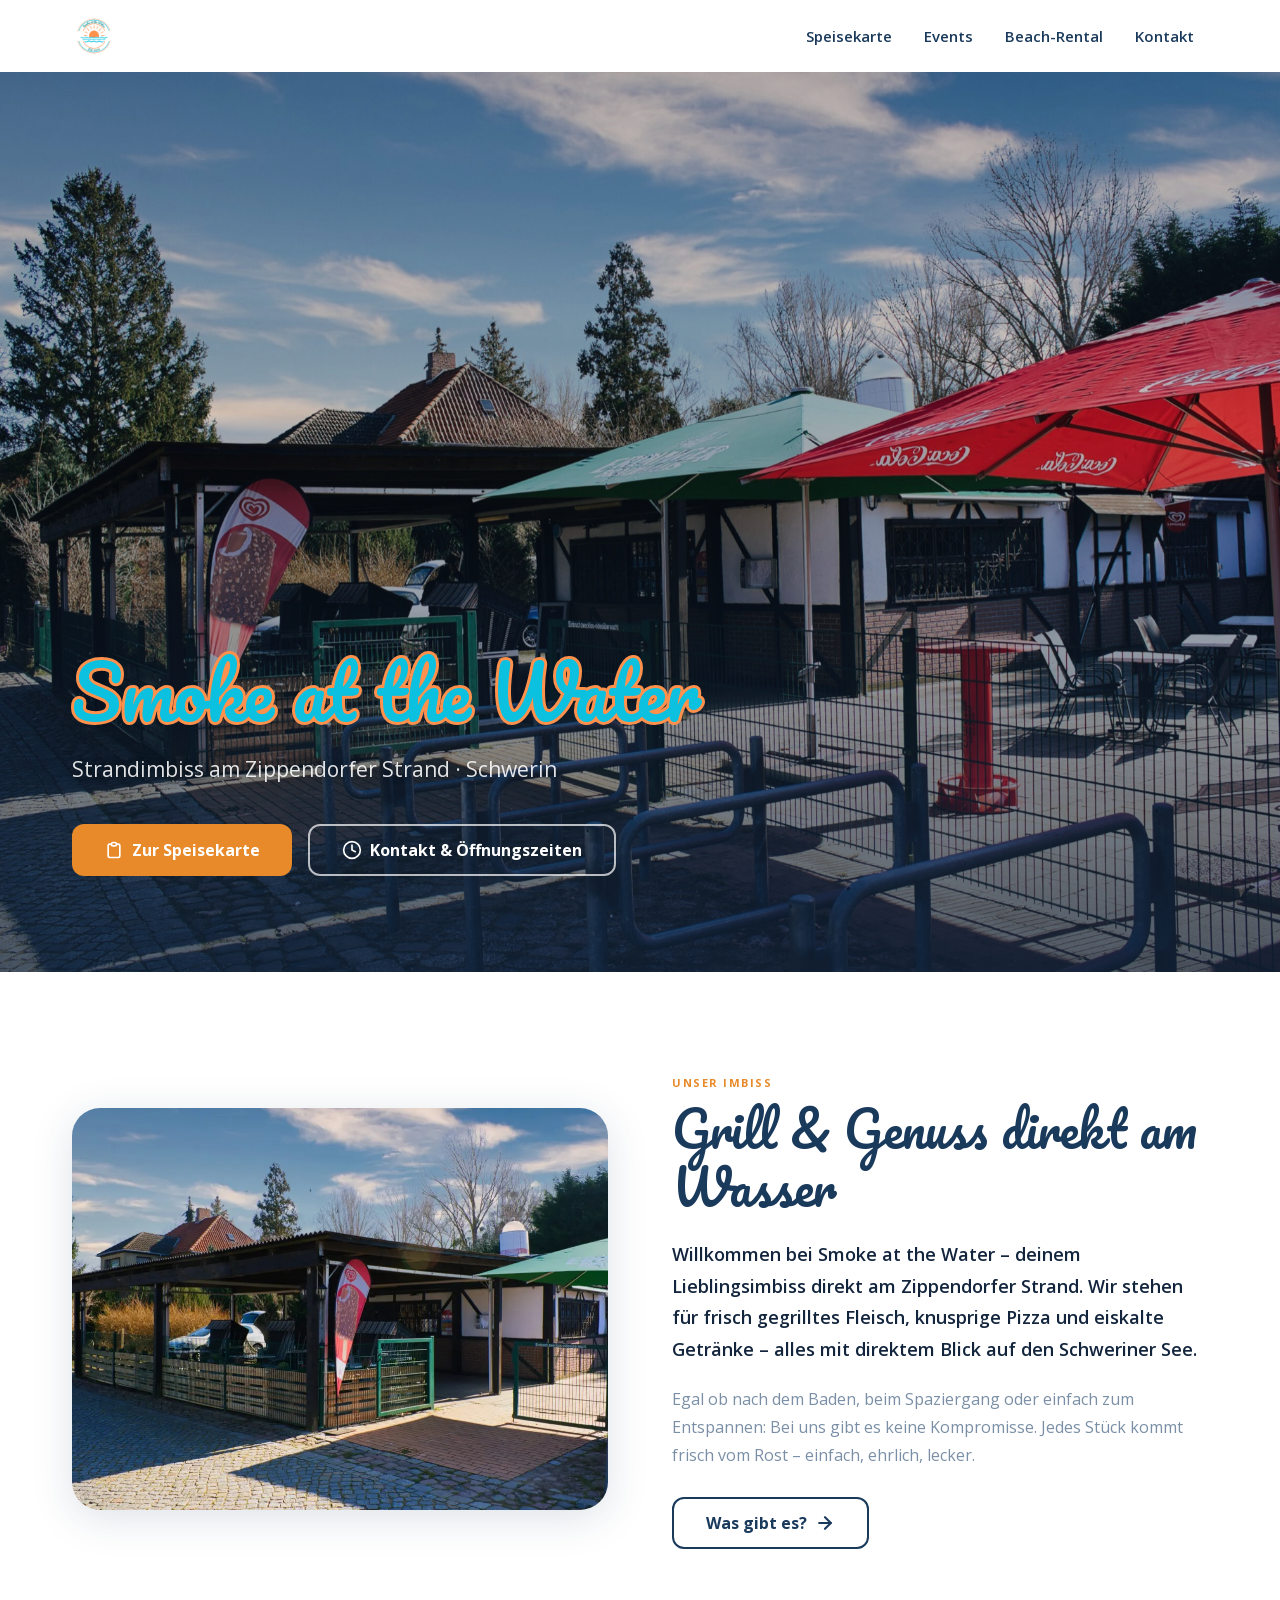
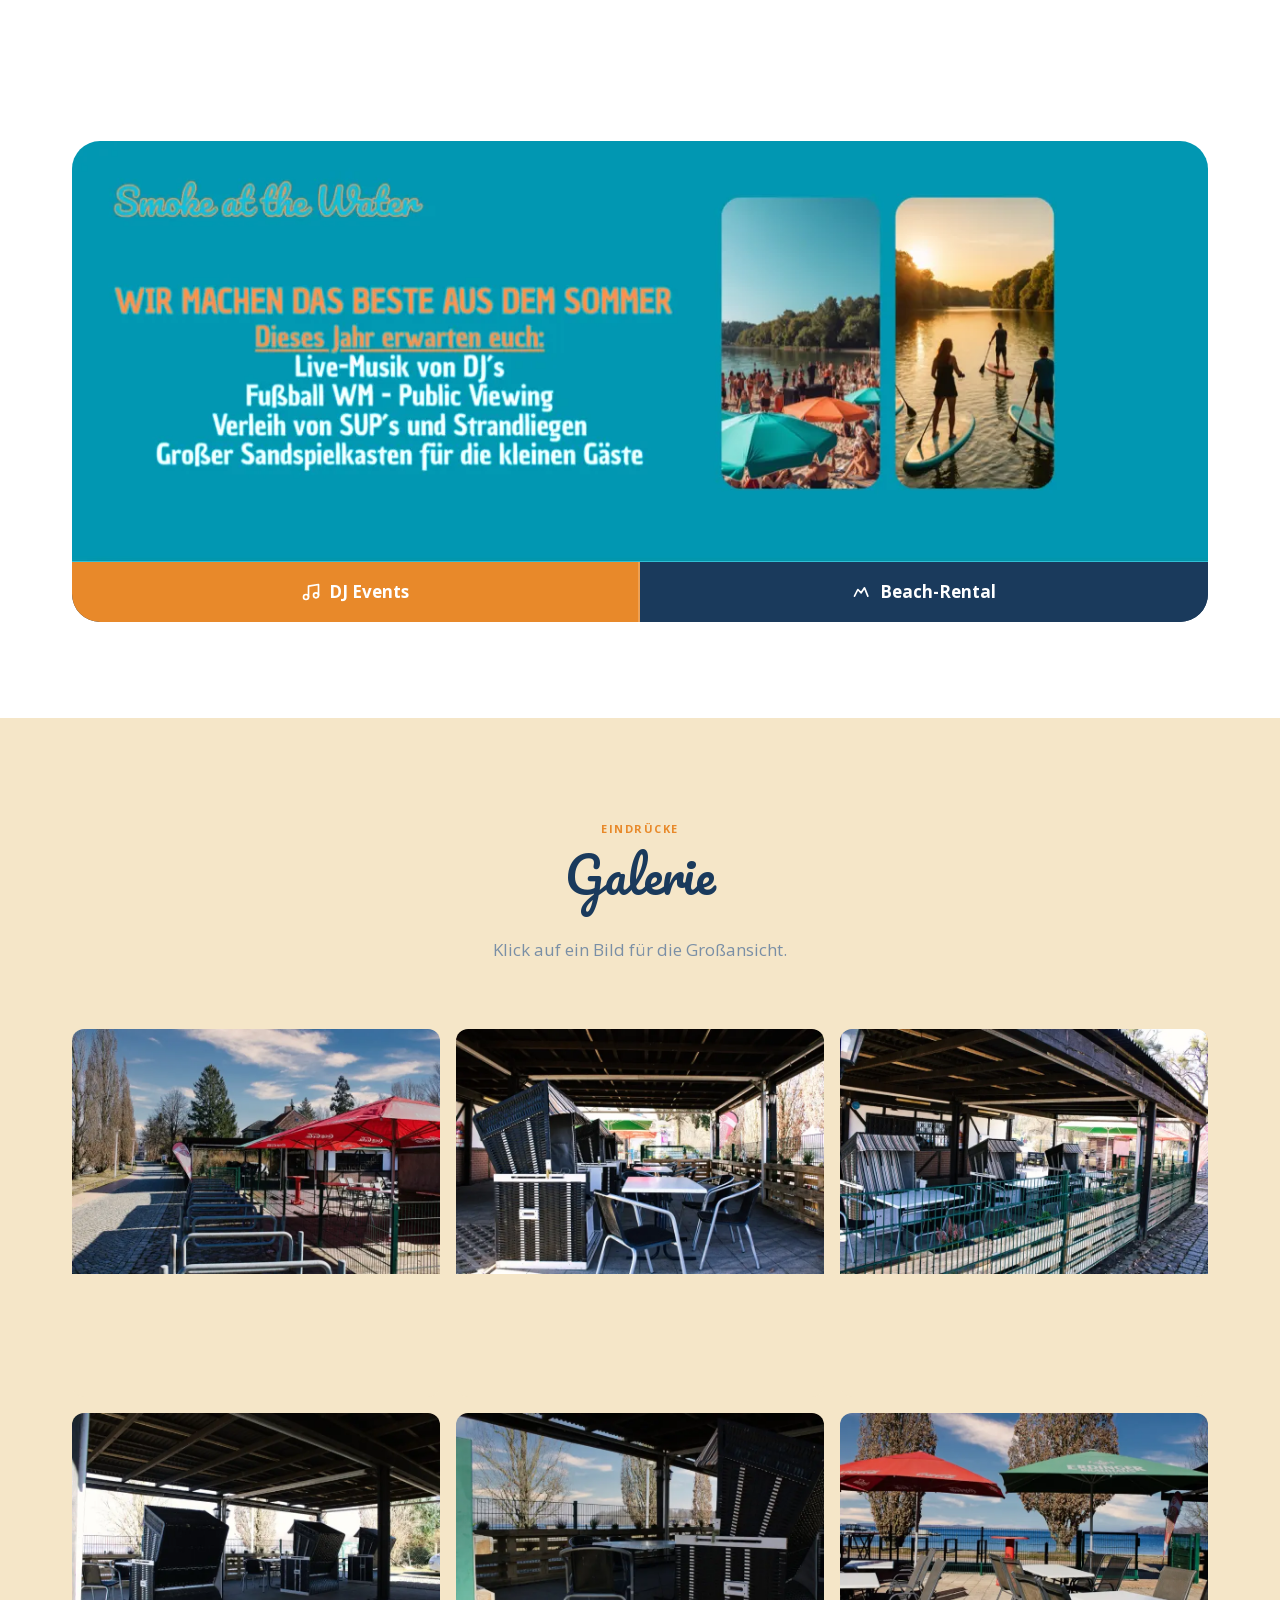
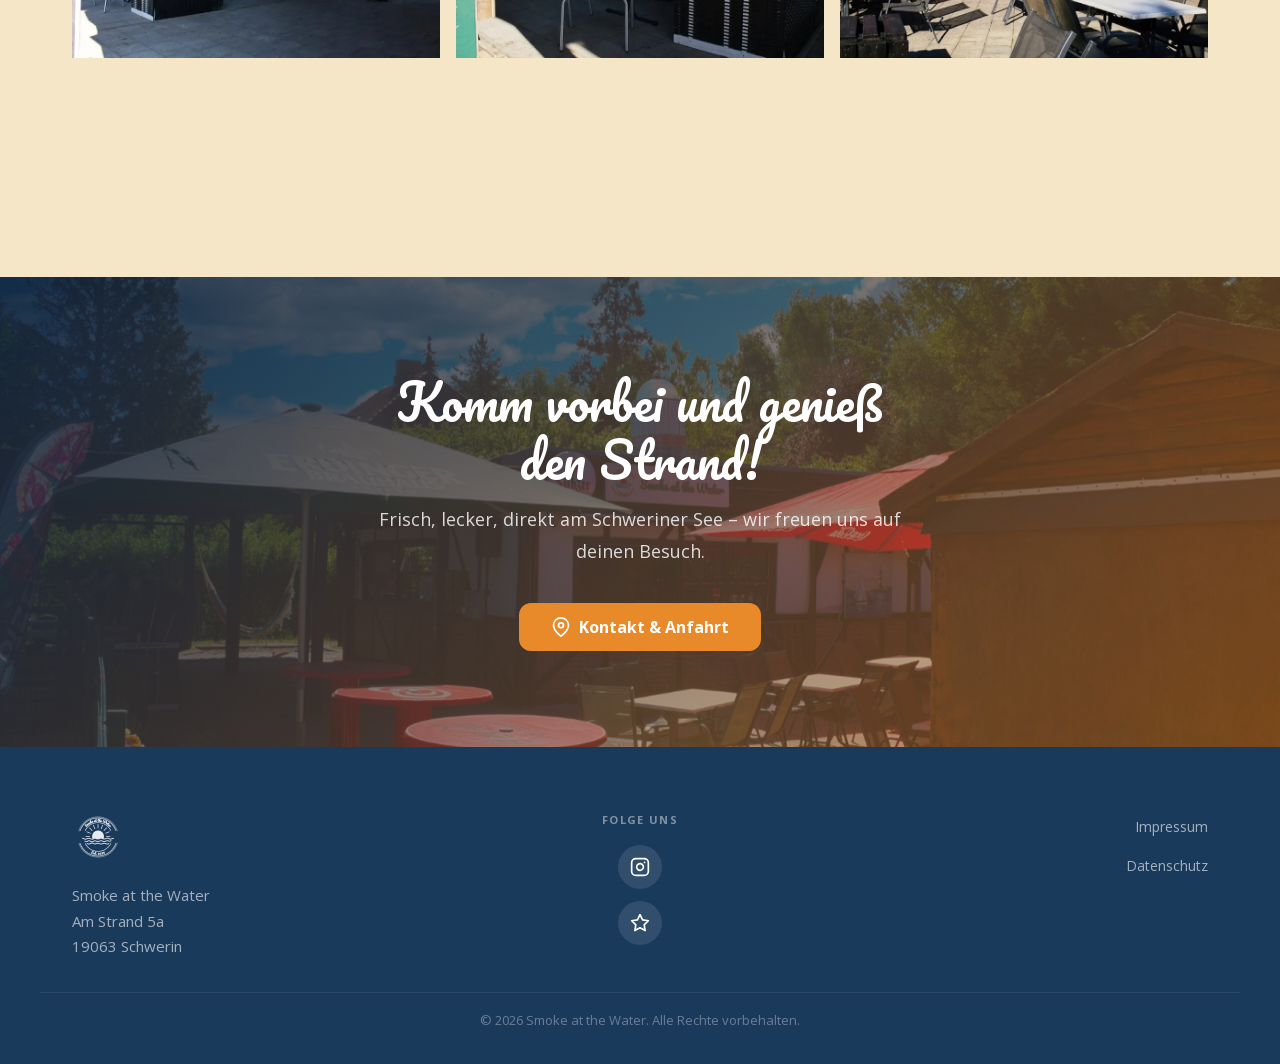
==== commit d6330687: "feat: Datenschutz und Impressum an Buchungssystem angepasst - datenschutz.html: komplett ueberarbeit" ====
--- a/index.html
+++ b/index.html
@@ -15,9 +15,7 @@
 
   <link rel="icon" href="Logos/optimized/logo.png" type="image/png">
   <link rel="preload" as="image" href="Bilder vom Imbiss/optimized/bild-imbiss.jpeg">
-  <link rel="preconnect" href="https://fonts.googleapis.com">
-  <link rel="preconnect" href="https://fonts.gstatic.com" crossorigin>
-  <link href="https://fonts.googleapis.com/css2?family=Open+Sans:wght@400;600;700&family=Pacifico&display=swap" rel="stylesheet">
+  <link rel="preload" href="Fonts/open-sans-latin.woff2" as="font" type="font/woff2" crossorigin>
   <link rel="stylesheet" href="css/style.css">
 
   <!-- Lokales SEO -->
--- a/css/style.css
+++ b/css/style.css
@@ -3,6 +3,42 @@
    Variables · Reset · Typography · Layout
    Components · Pages · Responsive · Motion
    ============================================== */
+
+/* ── 0. WEBFONTS (lokal, DSGVO-konform) ── */
+/* Open Sans – Variable Font deckt weight 300-800 ab */
+@font-face {
+  font-family: 'Open Sans';
+  font-style: normal;
+  font-weight: 300 800;
+  font-display: swap;
+  src: url('../Fonts/open-sans-latin.woff2') format('woff2');
+  unicode-range: U+0000-00FF, U+0131, U+0152-0153, U+02BB-02BC, U+02C6, U+02DA, U+02DC, U+0304, U+0308, U+0329, U+2000-206F, U+2074, U+20AC, U+2122, U+2191, U+2193, U+2212, U+2215, U+FEFF, U+FFFD;
+}
+@font-face {
+  font-family: 'Open Sans';
+  font-style: normal;
+  font-weight: 300 800;
+  font-display: swap;
+  src: url('../Fonts/open-sans-latin-ext.woff2') format('woff2');
+  unicode-range: U+0100-024F, U+0259, U+1E00-1EFF, U+2020, U+20A0-20AB, U+20AD-20C0, U+2113, U+2C60-2C7F, U+A720-A7FF;
+}
+/* Pacifico – für Überschriften */
+@font-face {
+  font-family: 'Pacifico';
+  font-style: normal;
+  font-weight: 400;
+  font-display: swap;
+  src: url('../Fonts/pacifico-latin.woff2') format('woff2');
+  unicode-range: U+0000-00FF, U+0131, U+0152-0153, U+02BB-02BC, U+02C6, U+02DA, U+02DC, U+0304, U+0308, U+0329, U+2000-206F, U+2074, U+20AC, U+2122, U+2191, U+2193, U+2212, U+2215, U+FEFF, U+FFFD;
+}
+@font-face {
+  font-family: 'Pacifico';
+  font-style: normal;
+  font-weight: 400;
+  font-display: swap;
+  src: url('../Fonts/pacifico-latin-ext.woff2') format('woff2');
+  unicode-range: U+0100-024F, U+0259, U+1E00-1EFF, U+2020, U+20A0-20AB, U+20AD-20C0, U+2113, U+2C60-2C7F, U+A720-A7FF;
+}
 
 /* ── 1. CUSTOM PROPERTIES ── */
 :root {
@@ -1156,6 +1192,118 @@
 }
 
 
+/* ── 13d-2. EVENTS DYNAMIC ── */
+.events-list {
+  display: flex;
+  flex-direction: column;
+  gap: var(--space-md);
+}
+
+.event-type-badge {
+  display: inline-block;
+  font-size: 0.75rem;
+  font-weight: 700;
+  text-transform: uppercase;
+  letter-spacing: 0.06em;
+  padding: 0.25rem 0.75rem;
+  border-radius: 999px;
+  margin-bottom: 0.75rem;
+}
+.event-type-badge--live_musik {
+  background-color: var(--color-amber);
+  color: var(--color-white);
+}
+.event-type-badge--public_viewing {
+  background-color: var(--color-blue);
+  color: var(--color-white);
+}
+.event-type-badge--special {
+  background-color: #16A34A;
+  color: var(--color-white);
+}
+
+.events-loader {
+  text-align: center;
+  padding: var(--space-lg) 0;
+  color: var(--color-muted);
+}
+.events-loader__spinner {
+  width: 40px;
+  height: 40px;
+  border: 4px solid var(--color-sand-dark);
+  border-top-color: var(--color-amber);
+  border-radius: 50%;
+  margin: 0 auto var(--space-sm);
+  animation: spin 0.8s linear infinite;
+}
+@keyframes spin {
+  to { transform: rotate(360deg); }
+}
+
+.events-empty {
+  text-align: center;
+  padding: var(--space-lg) var(--space-md);
+}
+.events-empty__icon {
+  font-size: 3rem;
+  margin-bottom: var(--space-sm);
+}
+.events-empty h3 {
+  color: var(--color-blue);
+  margin-bottom: var(--space-xs);
+}
+.events-empty p {
+  color: var(--color-muted);
+  margin-inline: auto;
+  text-align: center;
+}
+.events-empty a {
+  color: var(--color-amber);
+  text-decoration: underline;
+  text-underline-offset: 3px;
+}
+.events-empty a:hover {
+  color: var(--color-amber-dark);
+}
+
+/* ── 13d-3. APP PROMO ── */
+.app-promo__icon {
+  font-size: 3rem;
+  margin-bottom: var(--space-sm);
+}
+.app-store-buttons {
+  display: flex;
+  justify-content: center;
+  flex-wrap: wrap;
+  gap: 1rem;
+  margin-top: var(--space-md);
+}
+.btn--store {
+  background-color: var(--color-blue-dark);
+  color: var(--color-white);
+  padding: 0.875rem 1.75rem;
+  border-radius: var(--r-md);
+  font-weight: 700;
+  font-size: 1rem;
+  min-height: 52px;
+}
+.btn--store svg {
+  width: 22px;
+  height: 22px;
+}
+.btn--store:hover {
+  background-color: var(--color-amber);
+  box-shadow: 0 4px 20px rgba(232,137,42,0.35);
+  transform: translateY(-1px);
+}
+.app-promo__hint {
+  margin-top: var(--space-sm);
+  font-size: 0.875rem;
+  color: var(--color-muted);
+  font-style: italic;
+  text-align: center;
+}
+
 /* ── 13e. BANNER CTA ── */
 .banner-cta-wrap {
   display: flex;
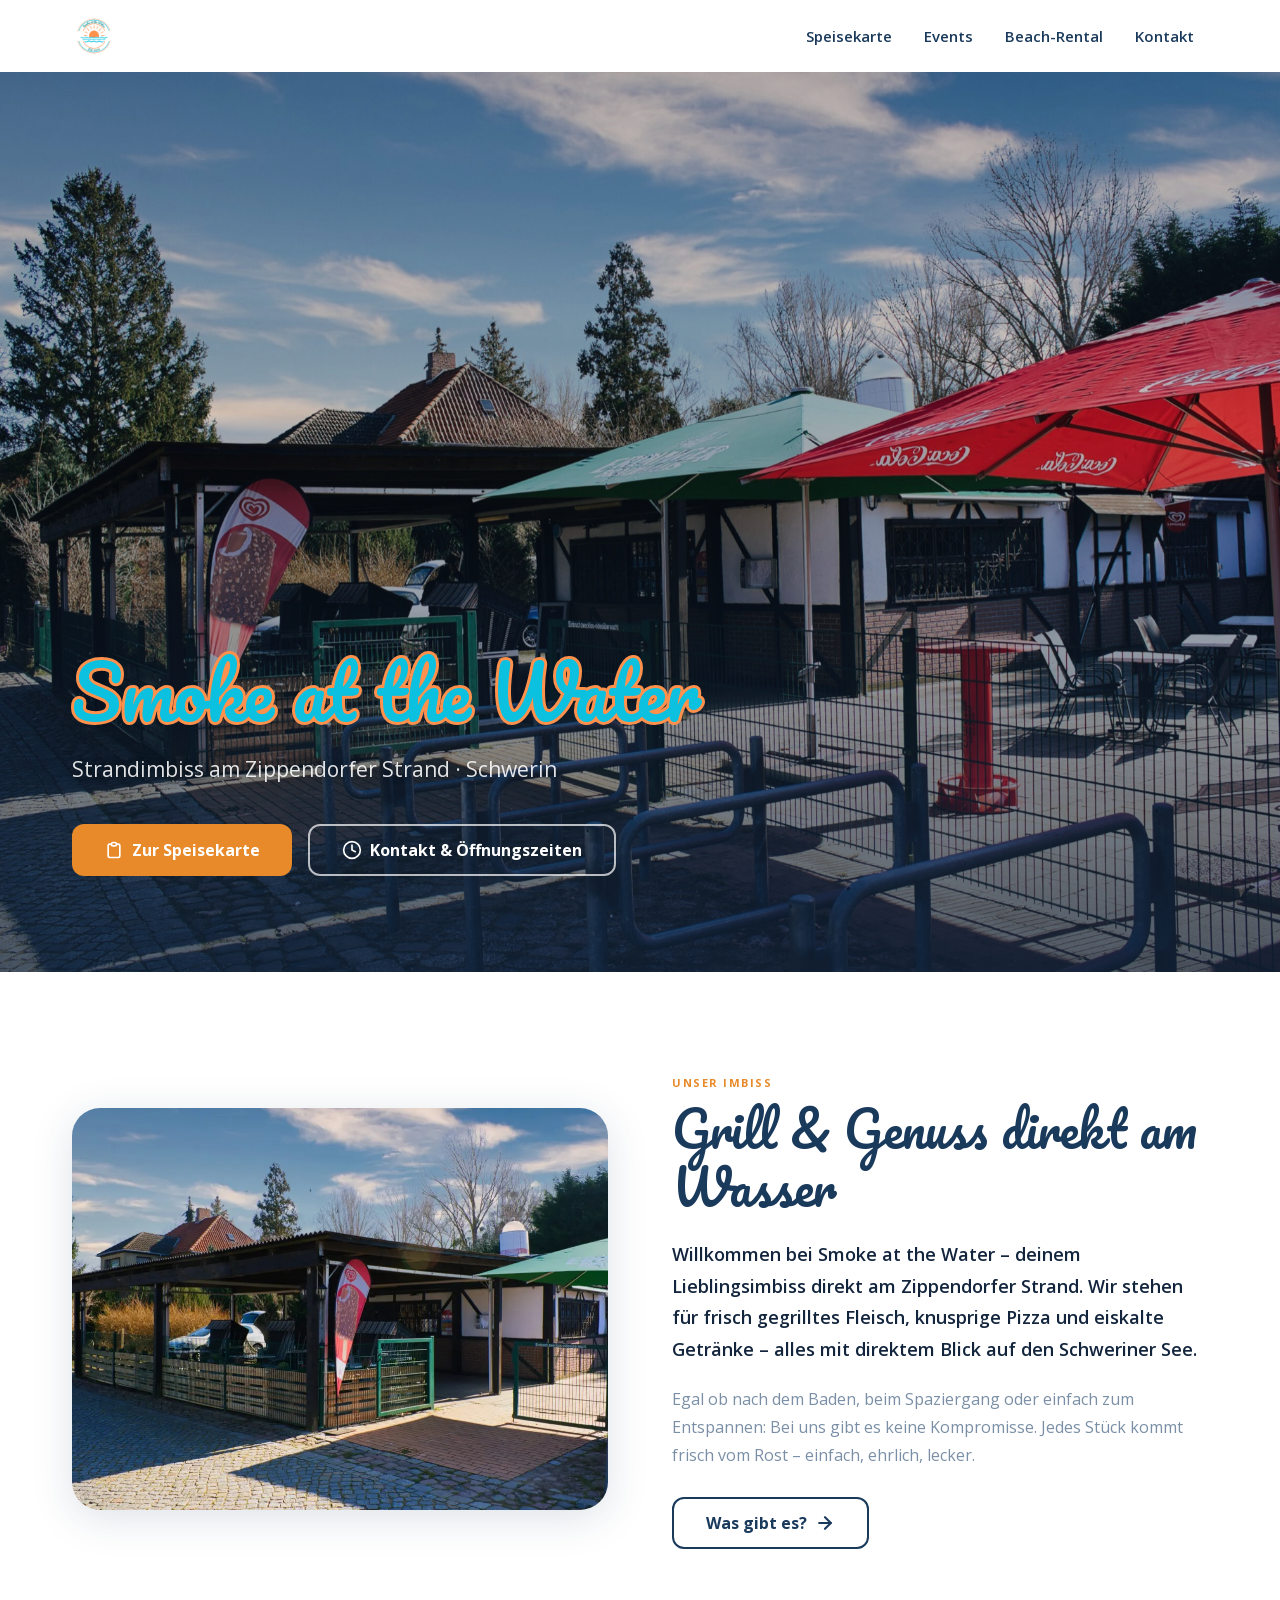
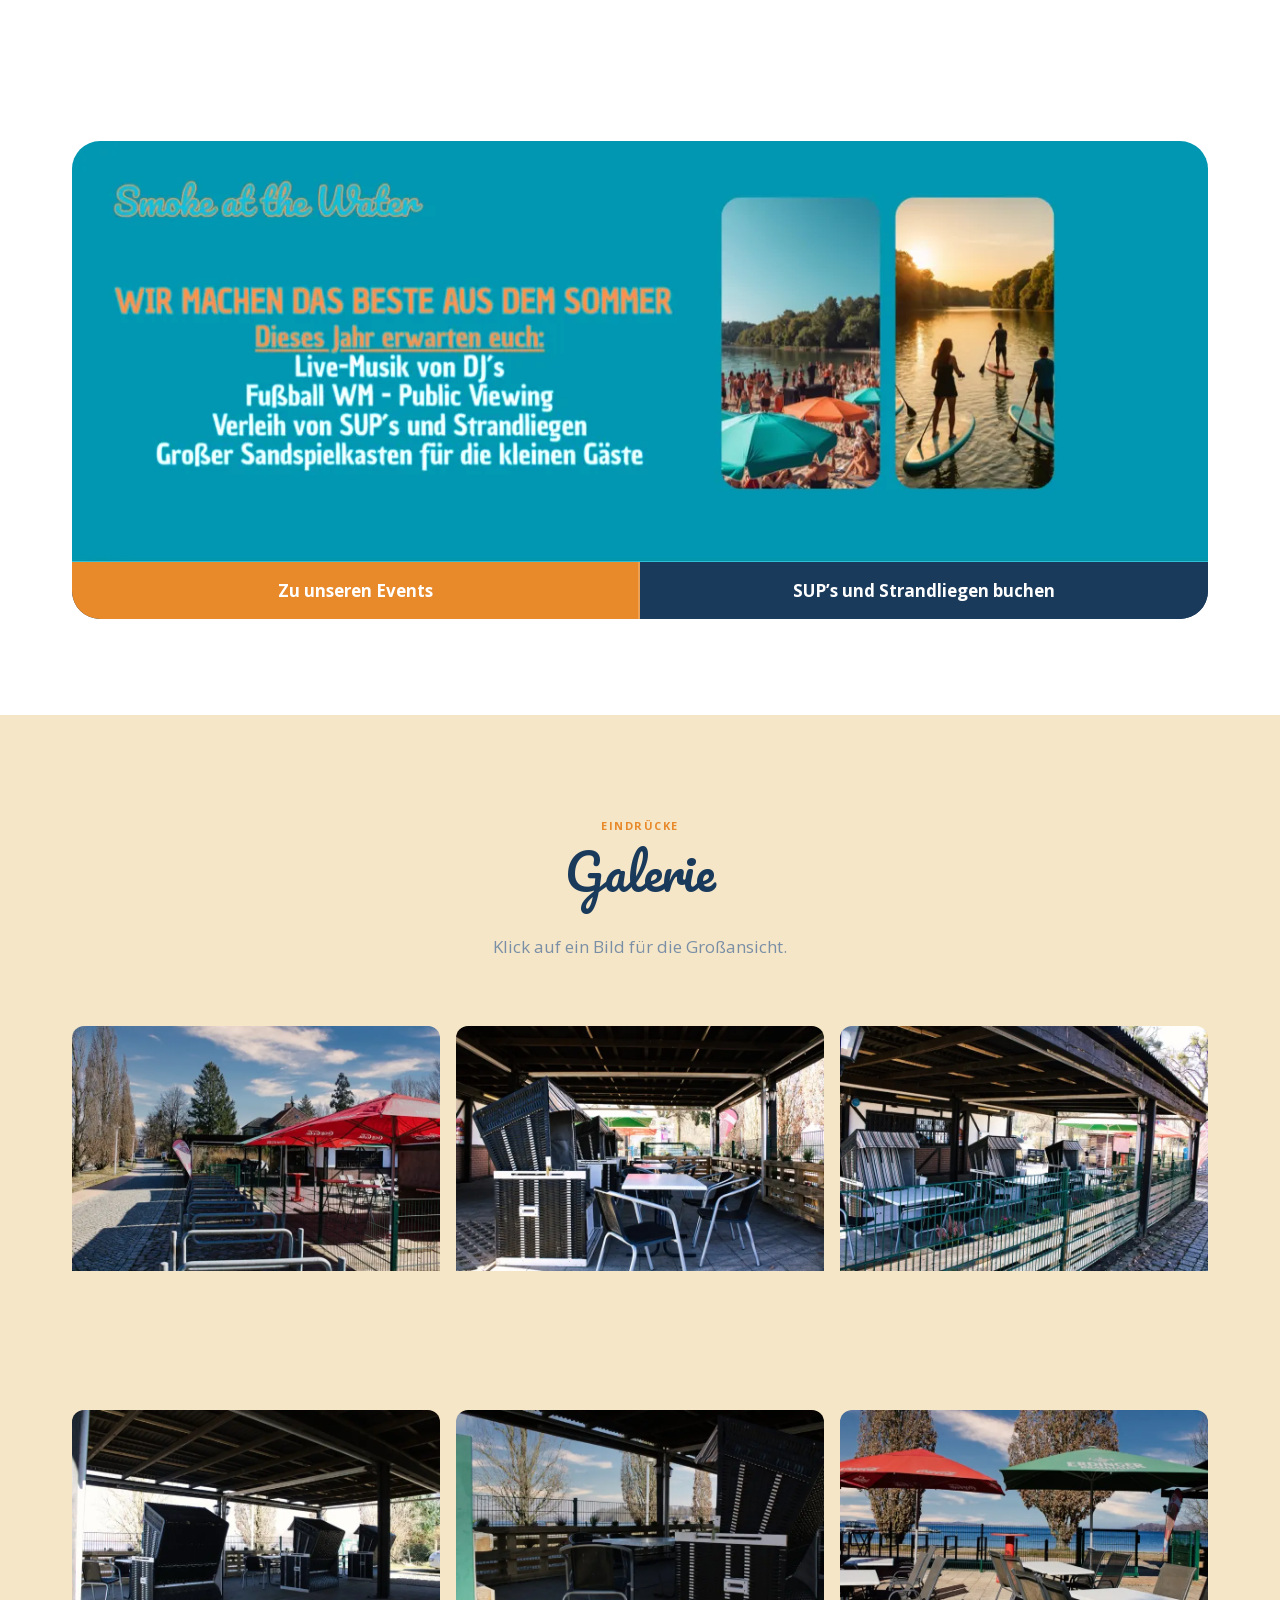
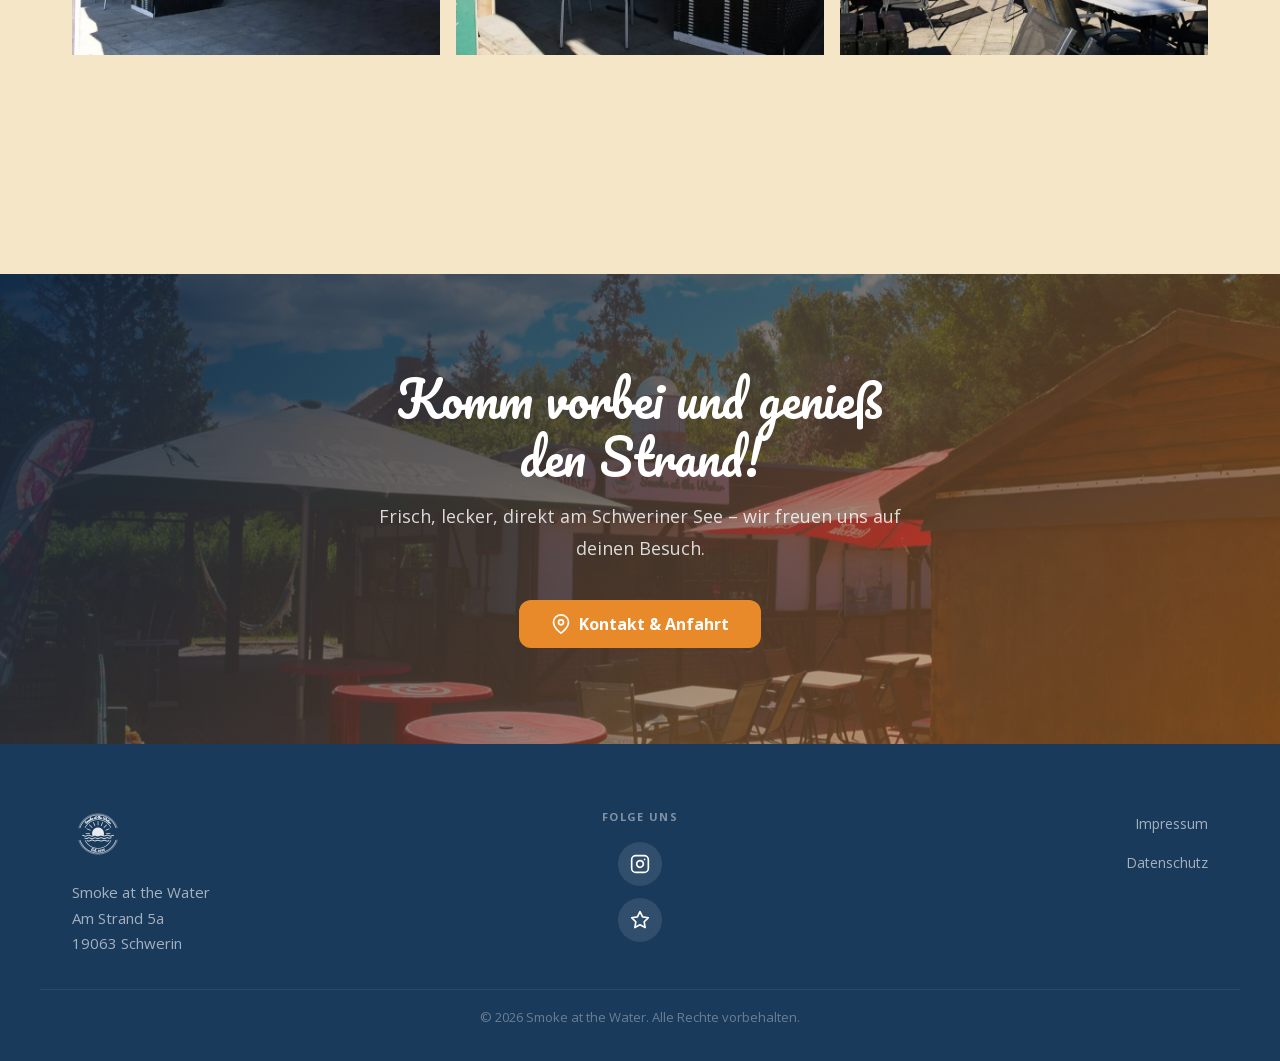
==== commit c9cc04bc: "feat: CTA-Buttons auf Startseite umbenannt und Icons entfernt" ====
--- a/index.html
+++ b/index.html
@@ -179,16 +179,10 @@
           </picture>
           <div class="banner-cta-buttons">
             <a href="events.html" class="btn btn--primary">
-              <svg xmlns="http://www.w3.org/2000/svg" viewBox="0 0 24 24" fill="none" stroke="currentColor" stroke-width="2" stroke-linecap="round" stroke-linejoin="round" aria-hidden="true">
-                <path d="M9 18V5l12-2v13"/><circle cx="6" cy="18" r="3"/><circle cx="18" cy="16" r="3"/>
-              </svg>
-              DJ Events
+              Zu unseren Events
             </a>
             <a href="verleih.html" class="btn btn--primary">
-              <svg xmlns="http://www.w3.org/2000/svg" viewBox="0 0 24 24" fill="none" stroke="currentColor" stroke-width="2" stroke-linecap="round" stroke-linejoin="round" aria-hidden="true">
-                <path d="M3 17l4-8 4 4 4-6 4 10"/>
-              </svg>
-              Beach-Rental
+              SUP&rsquo;s und Strandliegen buchen
             </a>
           </div>
         </div>
